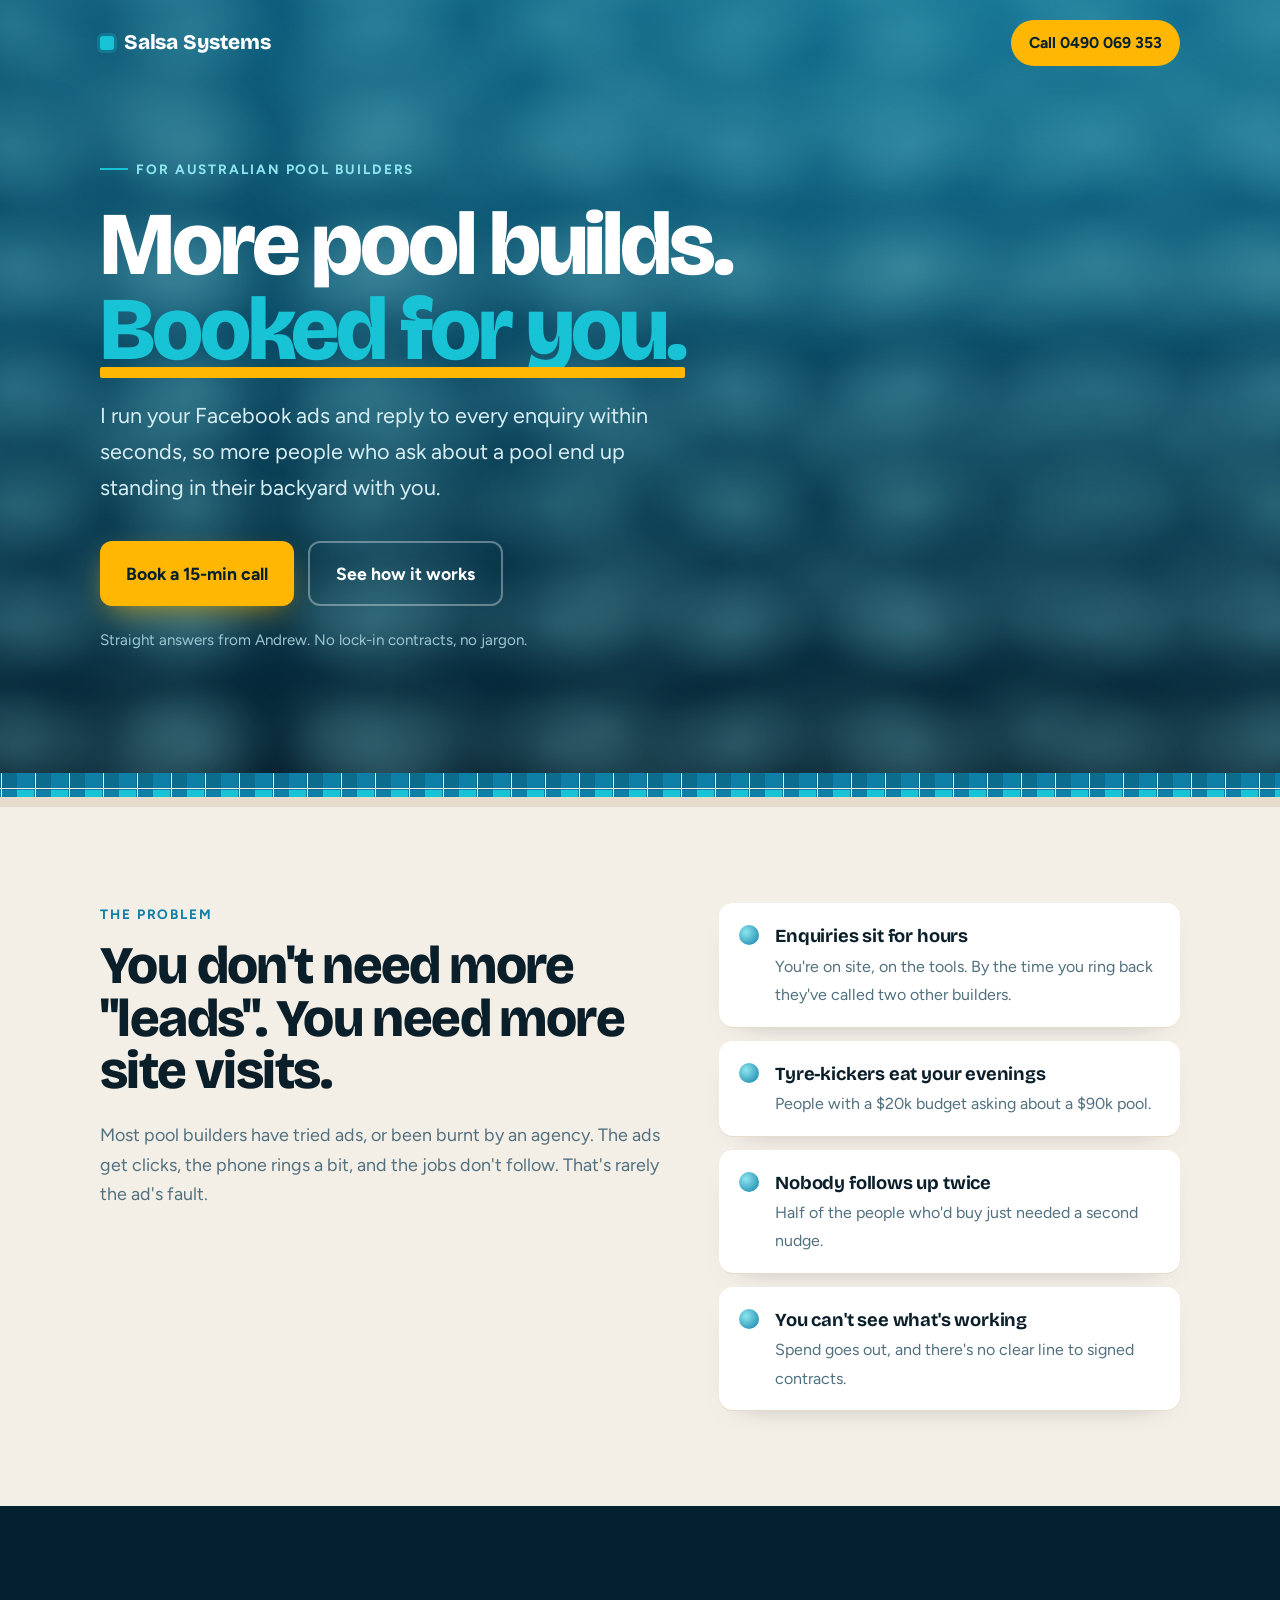
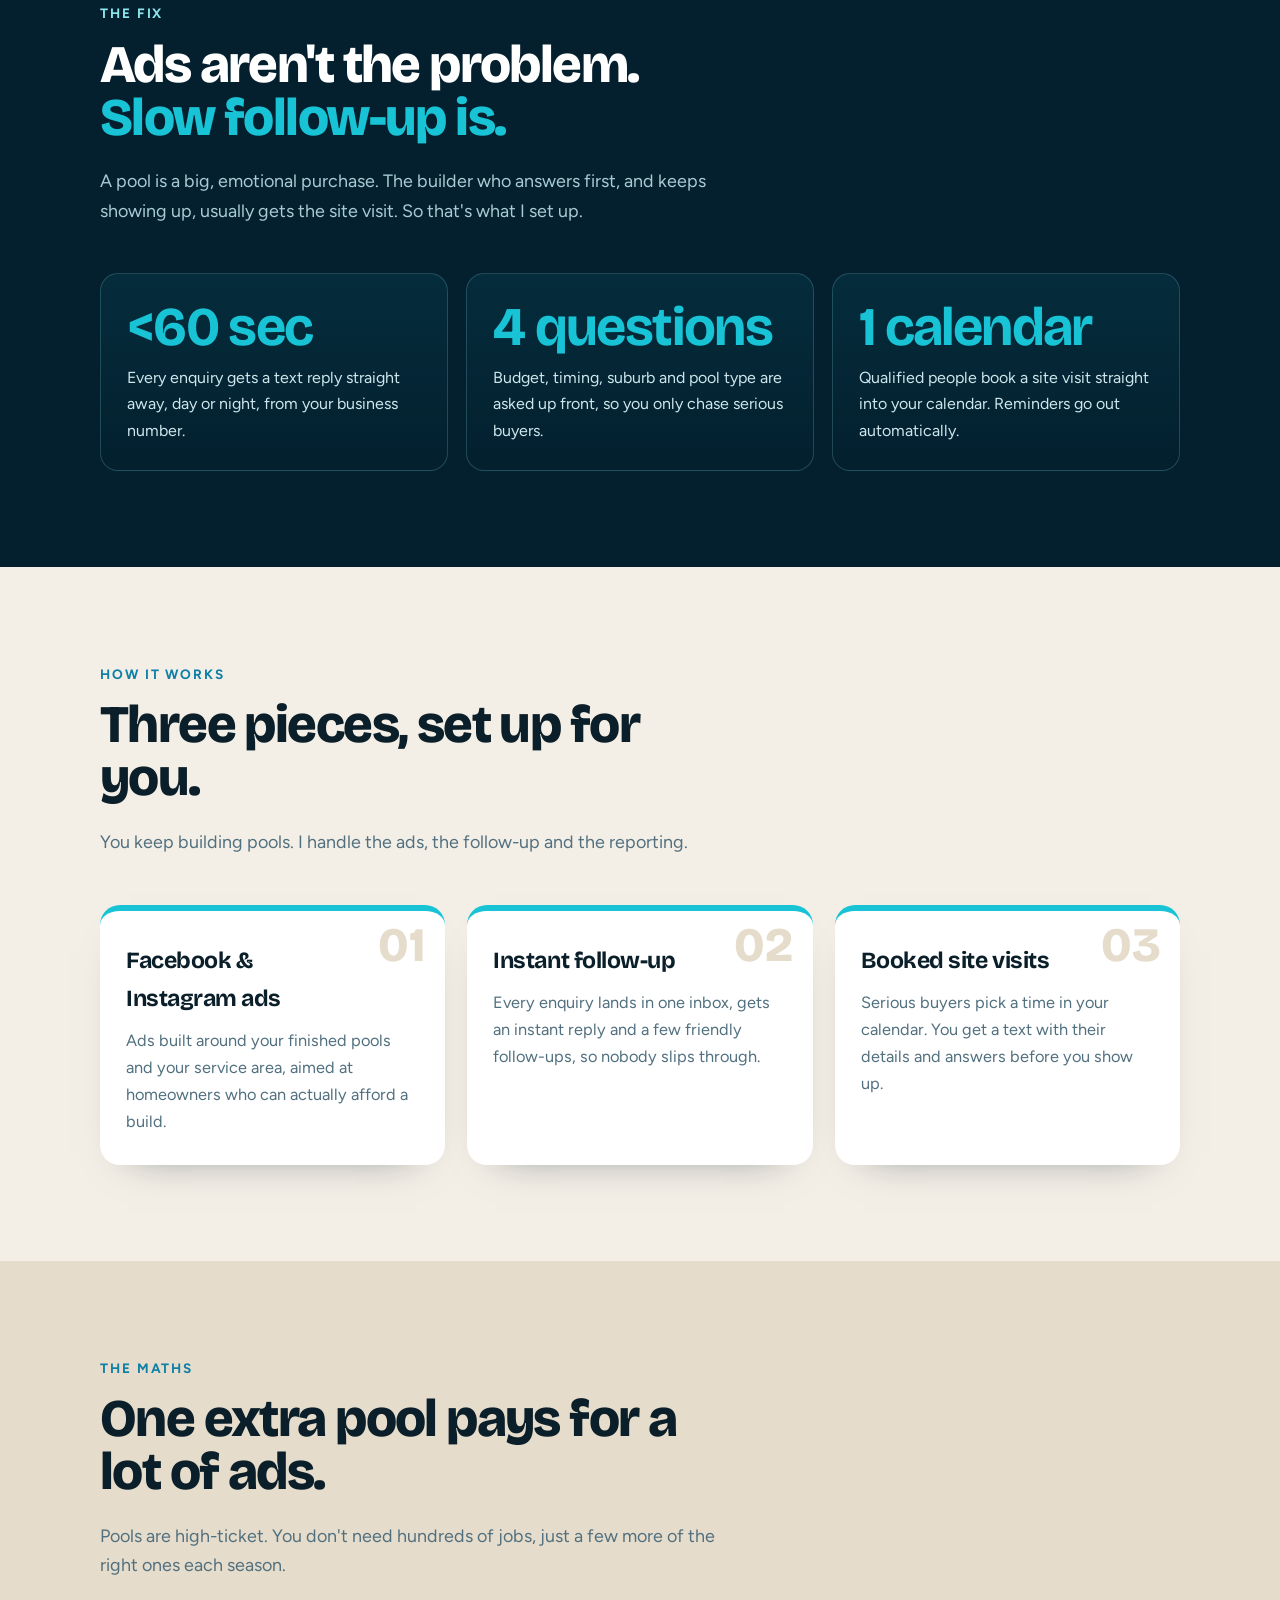
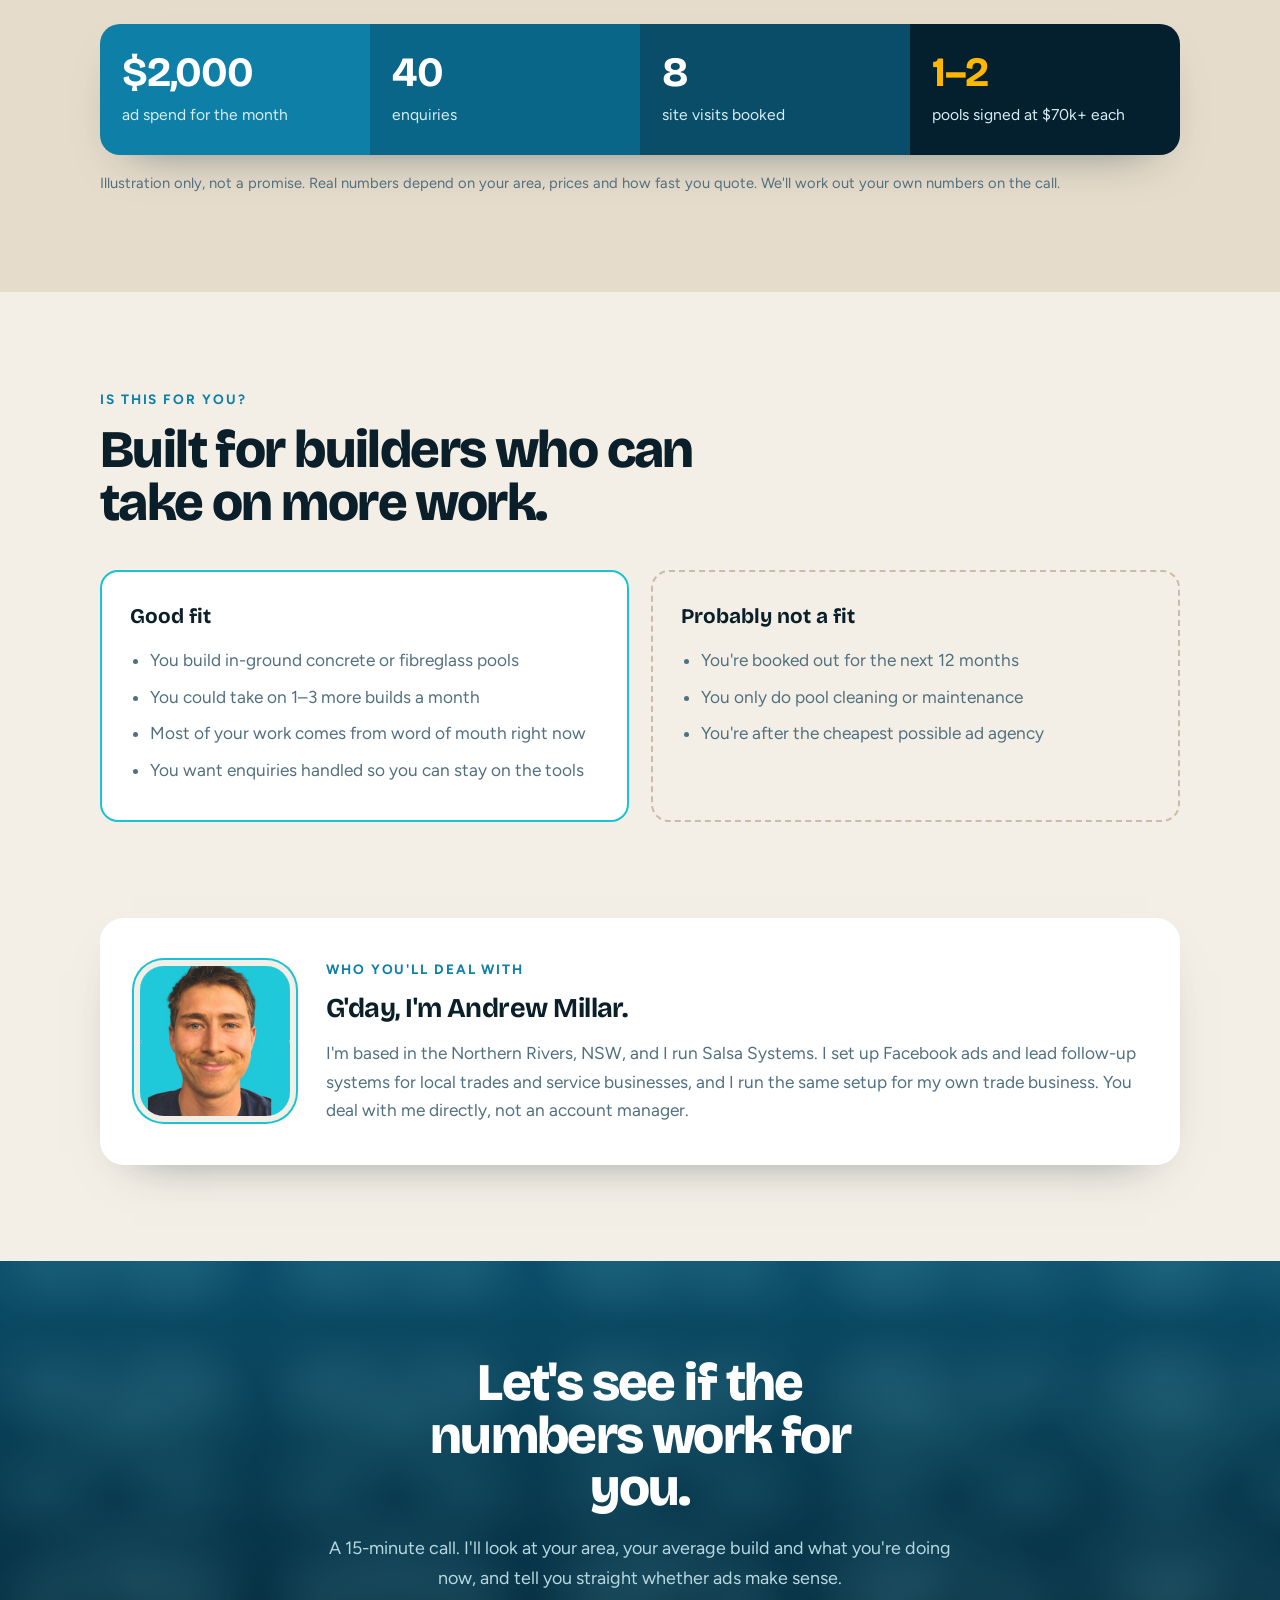
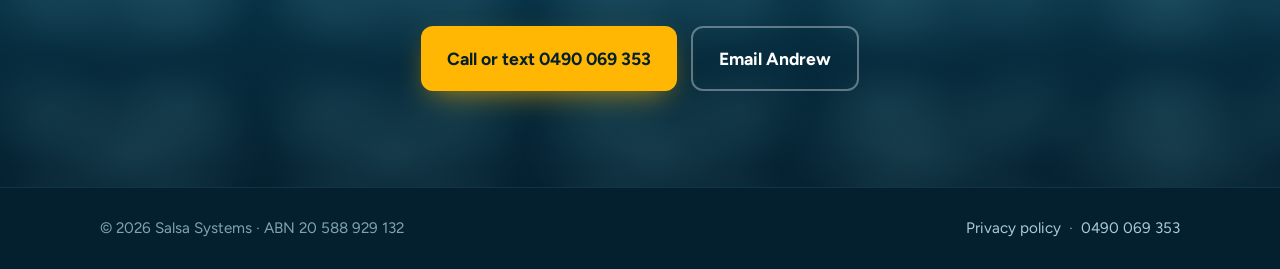
==== index.html @ 42ef4bc5 "Add Andrew headshot to About section Co-Authored-By: Claude Opus 5.5 <noreply@anthropic.com>" ====
<!DOCTYPE html>
<html lang="en-AU">
<head>
<meta charset="utf-8">
<meta name="viewport" content="width=device-width, initial-scale=1">
<title>Salsa Systems | More Pool Builds for Australian Pool Builders</title>
<meta name="description" content="Facebook ads and instant lead follow-up for Australian pool builders. More enquiries, faster replies, more site visits booked. Run by Andrew Millar, Northern Rivers NSW.">
<link rel="canonical" href="https://salsasystems.com.au/">
<link rel="icon" href="assets/logo-mark.svg" type="image/svg+xml">
<meta property="og:title" content="Salsa Systems | More Pool Builds for Pool Builders">
<meta property="og:description" content="Facebook ads + instant follow-up that turns pool enquiries into booked site visits.">
<meta property="og:type" content="website">
<meta property="og:url" content="https://salsasystems.com.au/">
<script>document.documentElement.classList.add('js')</script>
<link rel="preconnect" href="https://fonts.googleapis.com">
<link rel="preconnect" href="https://fonts.gstatic.com" crossorigin>
<link href="https://fonts.googleapis.com/css2?family=Bricolage+Grotesque:opsz,wght@12..96,500;12..96,800&family=Figtree:wght@400;500;700&display=swap" rel="stylesheet">
<script type="application/ld+json">
{"@context":"https://schema.org","@type":"ProfessionalService","name":"Salsa Systems","url":"https://salsasystems.com.au/","telephone":"+61490069353","email":"andrew@salsasystems.com.au","founder":{"@type":"Person","name":"Andrew Riascos Millar"},"areaServed":"AU","address":{"@type":"PostalAddress","addressRegion":"NSW","addressCountry":"AU"},"description":"Facebook ads and instant lead follow-up for pool builders."}
</script>
<style>
:root{
  --deep:#04202f;
  --pool:#0a4d68;
  --aqua:#19c3d6;
  --aqua-soft:#8ee6ef;
  --tile:#0e7fa6;
  --coping:#f4efe6;
  --sand:#e6dccb;
  --sun:#ffb703;
  --sun-dark:#f59e0b;
  --ink:#0b1f2a;
  --muted:#51707f;
  --white:#fff;
  --display:'Bricolage Grotesque',sans-serif;
  --body:'Figtree',sans-serif;
}
*{margin:0;padding:0;box-sizing:border-box}
html{scroll-behavior:smooth}
body{font-family:var(--body);color:var(--ink);background:var(--coping);font-size:1.08rem;line-height:1.65;-webkit-font-smoothing:antialiased}
img,svg{max-width:100%;display:block}
a{color:inherit}
.wrap{max-width:1120px;margin:0 auto;padding:0 20px}

/* nav */
.nav{position:absolute;top:0;left:0;right:0;z-index:20}
.nav .wrap{display:flex;align-items:center;justify-content:space-between;padding-top:20px;padding-bottom:20px}
.brand{font-family:var(--display);font-weight:800;font-size:1.3rem;color:var(--white);text-decoration:none;letter-spacing:-.01em;display:flex;align-items:center;gap:10px}
.brand i{width:14px;height:14px;border-radius:3px;background:var(--aqua);box-shadow:0 0 0 3px rgba(25,195,214,.25);display:inline-block}
.nav a.pill{color:var(--deep);background:var(--sun);text-decoration:none;font-weight:700;padding:10px 18px;border-radius:999px;font-size:.98rem;white-space:nowrap;transition:transform .2s,background .2s}
.nav a.pill:hover{background:var(--sun-dark);transform:translateY(-1px)}

/* hero: the pool */
.hero{position:relative;overflow:hidden;color:var(--white);background:
  radial-gradient(120% 80% at 80% 0%,#0f6f8f 0%,transparent 60%),
  linear-gradient(180deg,#0a5876 0%,var(--pool) 40%,var(--deep) 100%);
  padding:150px 0 120px}
.caustics{position:absolute;inset:-20%;pointer-events:none;opacity:.35;mix-blend-mode:screen;
  background:
   radial-gradient(closest-side,rgba(142,230,239,.55),transparent) 0 0/180px 120px,
   radial-gradient(closest-side,rgba(142,230,239,.35),transparent) 90px 60px/220px 150px;
  filter:blur(6px);animation:drift 18s linear infinite}
.caustics.b{opacity:.22;animation-duration:27s;animation-direction:reverse;background-size:260px 170px,140px 110px}
@keyframes drift{from{transform:translate3d(0,0,0) rotate(0)}to{transform:translate3d(-180px,-120px,0) rotate(4deg)}}
.hero .wrap{position:relative;z-index:2}
.eyebrow{display:inline-flex;align-items:center;gap:8px;font-weight:700;font-size:.85rem;letter-spacing:.14em;text-transform:uppercase;color:var(--aqua-soft);margin-bottom:22px}
.eyebrow:before{content:"";width:28px;height:2px;background:var(--aqua)}
h1{font-family:var(--display);font-weight:800;font-size:clamp(2.6rem,7.4vw,5.6rem);line-height:.95;letter-spacing:-.035em;max-width:14ch}
h1 em{font-style:normal;color:var(--aqua);position:relative;white-space:nowrap}
h1 em:after{content:"";position:absolute;left:0;right:0;bottom:.06em;height:.12em;background:var(--sun);border-radius:2px;transform-origin:left;animation:line 1s .9s cubic-bezier(.2,.8,.2,1) both}
@keyframes line{from{transform:scaleX(0)}to{transform:scaleX(1)}}
.lede{font-size:clamp(1.12rem,2.2vw,1.35rem);max-width:40ch;margin:26px 0 36px;color:#d6eef3}
.ctas{display:flex;flex-wrap:wrap;gap:14px}
.btn{display:inline-flex;align-items:center;gap:10px;text-decoration:none;font-weight:700;font-size:1.1rem;padding:16px 26px;border-radius:12px;transition:transform .2s,background .2s,box-shadow .2s}
.btn.primary{background:var(--sun);color:var(--deep);box-shadow:0 10px 30px -10px rgba(255,183,3,.7)}
.btn.primary:hover{transform:translateY(-2px);background:var(--sun-dark)}
.btn.ghost{color:var(--white);border:2px solid rgba(255,255,255,.35)}
.btn.ghost:hover{border-color:var(--aqua);color:var(--aqua-soft)}
.hero-note{margin-top:22px;font-size:.95rem;color:#9cc6d2}
.rise{animation:rise .9s cubic-bezier(.2,.8,.2,1) both}
.rise.d1{animation-delay:.1s}.rise.d2{animation-delay:.22s}.rise.d3{animation-delay:.34s}.rise.d4{animation-delay:.46s}
@keyframes rise{from{opacity:0;transform:translateY(22px)}to{opacity:1;transform:none}}

/* waterline tile band */
.waterline{height:34px;background:
  linear-gradient(90deg,transparent 0 1px,var(--coping) 1px 2px,transparent 2px) 0 0/34px 34px,
  linear-gradient(0deg,transparent 0 1px,var(--coping) 1px 2px,transparent 2px) 0 0/34px 17px,
  conic-gradient(var(--tile) 25%,var(--aqua) 0 50%,var(--tile) 0 75%,#0b6c8e 0) 0 0/34px 34px;
  border-bottom:10px solid var(--sand)}

section{padding:96px 0}
.kicker{font-weight:700;font-size:.85rem;letter-spacing:.14em;text-transform:uppercase;color:var(--tile);margin-bottom:14px}
h2{font-family:var(--display);font-weight:800;font-size:clamp(2rem,4.6vw,3.3rem);line-height:1;letter-spacing:-.03em;max-width:18ch;margin-bottom:22px}
.sub{color:var(--muted);max-width:58ch;font-size:1.12rem}

/* problem */
.split{display:grid;grid-template-columns:1.1fr .9fr;gap:56px;align-items:start}
.leaks{list-style:none;display:grid;gap:14px}
.leaks li{background:var(--white);border-radius:14px;padding:18px 20px 18px 56px;position:relative;box-shadow:0 1px 0 var(--sand),0 12px 30px -24px rgba(4,32,47,.5)}
.leaks li:before{content:"";position:absolute;left:20px;top:22px;width:20px;height:20px;border-radius:50%;background:radial-gradient(circle at 35% 35%,var(--aqua-soft),var(--tile))}
.leaks b{display:block;font-family:var(--display);font-size:1.15rem;letter-spacing:-.01em}
.leaks span{color:var(--muted);font-size:1rem}

/* reframe */
.reframe{background:var(--deep);color:var(--white);position:relative;overflow:hidden}
.reframe h2{color:var(--white);max-width:20ch}
.reframe h2 em{font-style:normal;color:var(--aqua)}
.reframe .sub{color:#a9cbd6}
.clock{display:grid;grid-template-columns:repeat(3,1fr);gap:18px;margin-top:48px}
.clock div{border:1px solid rgba(142,230,239,.2);border-radius:18px;padding:26px;background:linear-gradient(180deg,rgba(25,195,214,.08),transparent)}
.clock strong{font-family:var(--display);font-size:clamp(2.4rem,5vw,3.4rem);line-height:1;color:var(--aqua);display:block;letter-spacing:-.03em}
.clock p{color:#cfe6ec;margin-top:10px;font-size:1rem}

/* how */
.steps{display:grid;grid-template-columns:repeat(3,1fr);gap:22px;margin-top:48px;counter-reset:s}
.step{background:var(--white);border-radius:20px;padding:30px 26px;position:relative;border-top:6px solid var(--aqua);box-shadow:0 18px 40px -30px rgba(4,32,47,.55)}
.step:before{counter-increment:s;content:"0" counter(s);font-family:var(--display);font-weight:800;font-size:3rem;color:var(--sand);position:absolute;right:20px;top:10px;line-height:1}
.step h3{font-family:var(--display);font-size:1.45rem;letter-spacing:-.02em;margin-bottom:10px;max-width:14ch}
.step p{color:var(--muted);font-size:1.02rem}

/* math */
.math{background:var(--sand)}
.funnel{display:grid;grid-template-columns:repeat(4,1fr);gap:0;margin-top:44px;border-radius:20px;overflow:hidden;box-shadow:0 20px 50px -30px rgba(4,32,47,.6)}
.funnel div{padding:28px 22px;color:var(--white)}
.funnel div:nth-child(1){background:#0e7fa6}
.funnel div:nth-child(2){background:#0a6688}
.funnel div:nth-child(3){background:#0a4d68}
.funnel div:nth-child(4){background:var(--deep)}
.funnel strong{font-family:var(--display);font-size:clamp(1.8rem,3.6vw,2.6rem);display:block;line-height:1;letter-spacing:-.03em}
.funnel div:nth-child(4) strong{color:var(--sun)}
.funnel span{display:block;margin-top:8px;color:#d6eef3;font-size:.98rem}
.fine{margin-top:16px;color:var(--muted);font-size:.92rem}

/* fit */
.fit{display:grid;grid-template-columns:1fr 1fr;gap:22px;margin-top:40px}
.fit div{border-radius:18px;padding:28px}
.fit .yes{background:var(--white);border:2px solid var(--aqua)}
.fit .no{background:transparent;border:2px dashed #c9bda7}
.fit h3{font-family:var(--display);font-size:1.3rem;margin-bottom:12px}
.fit ul{margin-left:20px;color:var(--muted)}
.fit li{margin-bottom:8px}

/* about */
.about{display:grid;grid-template-columns:auto 1fr;gap:36px;align-items:center;background:var(--white);border-radius:24px;padding:40px;box-shadow:0 20px 50px -34px rgba(4,32,47,.6)}
.headshot{width:150px;height:150px;border-radius:24px;object-fit:cover;box-shadow:0 0 0 6px var(--coping),0 0 0 8px var(--aqua)}
.about p{color:var(--muted);margin-top:8px}

/* final cta */
.final{background:linear-gradient(180deg,var(--pool),var(--deep));color:var(--white);text-align:center;position:relative;overflow:hidden}
.final h2{color:var(--white);margin:0 auto 18px;max-width:16ch}
.final .sub{color:#b7d8e1;margin:0 auto 34px}
.final .ctas{justify-content:center}

footer{background:var(--deep);color:#7fa3b1;padding:28px 0;font-size:.95rem;border-top:1px solid #0e3448}
footer .wrap{display:flex;justify-content:space-between;flex-wrap:wrap;gap:10px}
footer a{color:#a9cbd6;text-decoration:none}
footer a:hover{color:var(--aqua)}

.js .reveal{opacity:0;transform:translateY(24px);transition:opacity .8s cubic-bezier(.2,.8,.2,1),transform .8s cubic-bezier(.2,.8,.2,1)}
.js .reveal.in{opacity:1;transform:none}

@media(max-width:860px){
  section{padding:72px 0}
  .split,.fit{grid-template-columns:1fr;gap:28px}
  .clock,.steps{grid-template-columns:1fr}
  .funnel{grid-template-columns:1fr 1fr}
  .about{grid-template-columns:1fr;padding:28px}
  .hero{padding:120px 0 90px}
}
@media(max-width:420px){
  .nav a.pill{padding:9px 14px;font-size:.9rem}
  .brand{font-size:1.1rem}
  .btn{width:100%;justify-content:center}
  .funnel{grid-template-columns:1fr}
}
@media(prefers-reduced-motion:reduce){
  .caustics,.rise,h1 em:after{animation:none}
  .reveal{opacity:1;transform:none;transition:none}
}
</style>
</head>
<body>

<header class="nav">
  <div class="wrap">
    <a class="brand" href="/"><i></i>Salsa Systems</a>
    <a class="pill" href="tel:0490069353">Call 0490 069 353</a>
  </div>
</header>

<section class="hero">
  <div class="caustics"></div>
  <div class="caustics b"></div>
  <div class="wrap">
    <div class="eyebrow rise">For Australian pool builders</div>
    <h1 class="rise d1">More pool builds. <em>Booked for you.</em></h1>
    <p class="lede rise d2">I run your Facebook ads and reply to every enquiry within seconds, so more people who ask about a pool end up standing in their backyard with you.</p>
    <div class="ctas rise d3">
      <a class="btn primary" href="tel:0490069353">Book a 15-min call</a>
      <a class="btn ghost" href="#how">See how it works</a>
    </div>
    <p class="hero-note rise d4">Straight answers from Andrew. No lock-in contracts, no jargon.</p>
  </div>
</section>
<div class="waterline" aria-hidden="true"></div>

<section>
  <div class="wrap split">
    <div class="reveal">
      <div class="kicker">The problem</div>
      <h2>You don't need more "leads". You need more site visits.</h2>
      <p class="sub">Most pool builders have tried ads, or been burnt by an agency. The ads get clicks, the phone rings a bit, and the jobs don't follow. That's rarely the ad's fault.</p>
    </div>
    <ul class="leaks reveal">
      <li><b>Enquiries sit for hours</b><span>You're on site, on the tools. By the time you ring back they've called two other builders.</span></li>
      <li><b>Tyre-kickers eat your evenings</b><span>People with a $20k budget asking about a $90k pool.</span></li>
      <li><b>Nobody follows up twice</b><span>Half of the people who'd buy just needed a second nudge.</span></li>
      <li><b>You can't see what's working</b><span>Spend goes out, and there's no clear line to signed contracts.</span></li>
    </ul>
  </div>
</section>

<section class="reframe">
  <div class="wrap">
    <div class="kicker" style="color:var(--aqua-soft)">The fix</div>
    <h2 class="reveal">Ads aren't the problem. <em>Slow follow-up is.</em></h2>
    <p class="sub reveal">A pool is a big, emotional purchase. The builder who answers first, and keeps showing up, usually gets the site visit. So that's what I set up.</p>
    <div class="clock">
      <div class="reveal"><strong>&lt;60 sec</strong><p>Every enquiry gets a text reply straight away, day or night, from your business number.</p></div>
      <div class="reveal"><strong>4 questions</strong><p>Budget, timing, suburb and pool type are asked up front, so you only chase serious buyers.</p></div>
      <div class="reveal"><strong>1 calendar</strong><p>Qualified people book a site visit straight into your calendar. Reminders go out automatically.</p></div>
    </div>
  </div>
</section>

<section id="how">
  <div class="wrap">
    <div class="kicker">How it works</div>
    <h2 class="reveal">Three pieces, set up for you.</h2>
    <p class="sub reveal">You keep building pools. I handle the ads, the follow-up and the reporting.</p>
    <div class="steps">
      <div class="step reveal"><h3>Facebook &amp; Instagram ads</h3><p>Ads built around your finished pools and your service area, aimed at homeowners who can actually afford a build.</p></div>
      <div class="step reveal"><h3>Instant follow-up</h3><p>Every enquiry lands in one inbox, gets an instant reply and a few friendly follow-ups, so nobody slips through.</p></div>
      <div class="step reveal"><h3>Booked site visits</h3><p>Serious buyers pick a time in your calendar. You get a text with their details and answers before you show up.</p></div>
    </div>
  </div>
</section>

<section class="math">
  <div class="wrap">
    <div class="kicker">The maths</div>
    <h2 class="reveal">One extra pool pays for a lot of ads.</h2>
    <p class="sub reveal">Pools are high-ticket. You don't need hundreds of jobs, just a few more of the right ones each season.</p>
    <div class="funnel reveal">
      <div><strong>$2,000</strong><span>ad spend for the month</span></div>
      <div><strong>40</strong><span>enquiries</span></div>
      <div><strong>8</strong><span>site visits booked</span></div>
      <div><strong>1&ndash;2</strong><span>pools signed at $70k+ each</span></div>
    </div>
    <p class="fine">Illustration only, not a promise. Real numbers depend on your area, prices and how fast you quote. We'll work out your own numbers on the call.</p>
  </div>
</section>

<section>
  <div class="wrap">
    <div class="kicker">Is this for you?</div>
    <h2 class="reveal">Built for builders who can take on more work.</h2>
    <div class="fit">
      <div class="yes reveal">
        <h3>Good fit</h3>
        <ul>
          <li>You build in-ground concrete or fibreglass pools</li>
          <li>You could take on 1&ndash;3 more builds a month</li>
          <li>Most of your work comes from word of mouth right now</li>
          <li>You want enquiries handled so you can stay on the tools</li>
        </ul>
      </div>
      <div class="no reveal">
        <h3>Probably not a fit</h3>
        <ul>
          <li>You're booked out for the next 12 months</li>
          <li>You only do pool cleaning or maintenance</li>
          <li>You're after the cheapest possible ad agency</li>
        </ul>
      </div>
    </div>
  </div>
</section>

<section style="padding-top:0">
  <div class="wrap">
    <div class="about reveal">
      <img class="headshot" src="assets/andrew.jpg" width="150" height="150" alt="Andrew Millar, Salsa Systems">
      <div>
        <div class="kicker" style="margin-bottom:6px">Who you'll deal with</div>
        <h3 style="font-family:var(--display);font-size:1.7rem;letter-spacing:-.02em">G'day, I'm Andrew Millar.</h3>
        <p>I'm based in the Northern Rivers, NSW, and I run Salsa Systems. I set up Facebook ads and lead follow-up systems for local trades and service businesses, and I run the same setup for my own trade business. You deal with me directly, not an account manager.</p>
      </div>
    </div>
  </div>
</section>

<section class="final">
  <div class="caustics b"></div>
  <div class="wrap" style="position:relative;z-index:2">
    <h2 class="reveal">Let's see if the numbers work for you.</h2>
    <p class="sub reveal">A 15-minute call. I'll look at your area, your average build and what you're doing now, and tell you straight whether ads make sense.</p>
    <div class="ctas reveal">
      <a class="btn primary" href="tel:0490069353">Call or text 0490 069 353</a>
      <a class="btn ghost" href="mailto:andrew@salsasystems.com.au?subject=Pool%20builder%20enquiry">Email Andrew</a>
    </div>
  </div>
</section>

<footer>
  <div class="wrap">
    <span>&copy; 2026 Salsa Systems &middot; ABN 20 588 929 132</span>
    <span><a href="/privacy">Privacy policy</a> &nbsp;&middot;&nbsp; <a href="tel:0490069353">0490 069 353</a></span>
  </div>
</footer>

<script>
const io=new IntersectionObserver(es=>es.forEach(e=>{if(e.isIntersecting){e.target.classList.add('in');io.unobserve(e.target)}}),{threshold:.15});
document.querySelectorAll('.reveal').forEach((el,i)=>{el.style.transitionDelay=(i%4)*80+'ms';io.observe(el)});
</script>
</body>
</html>
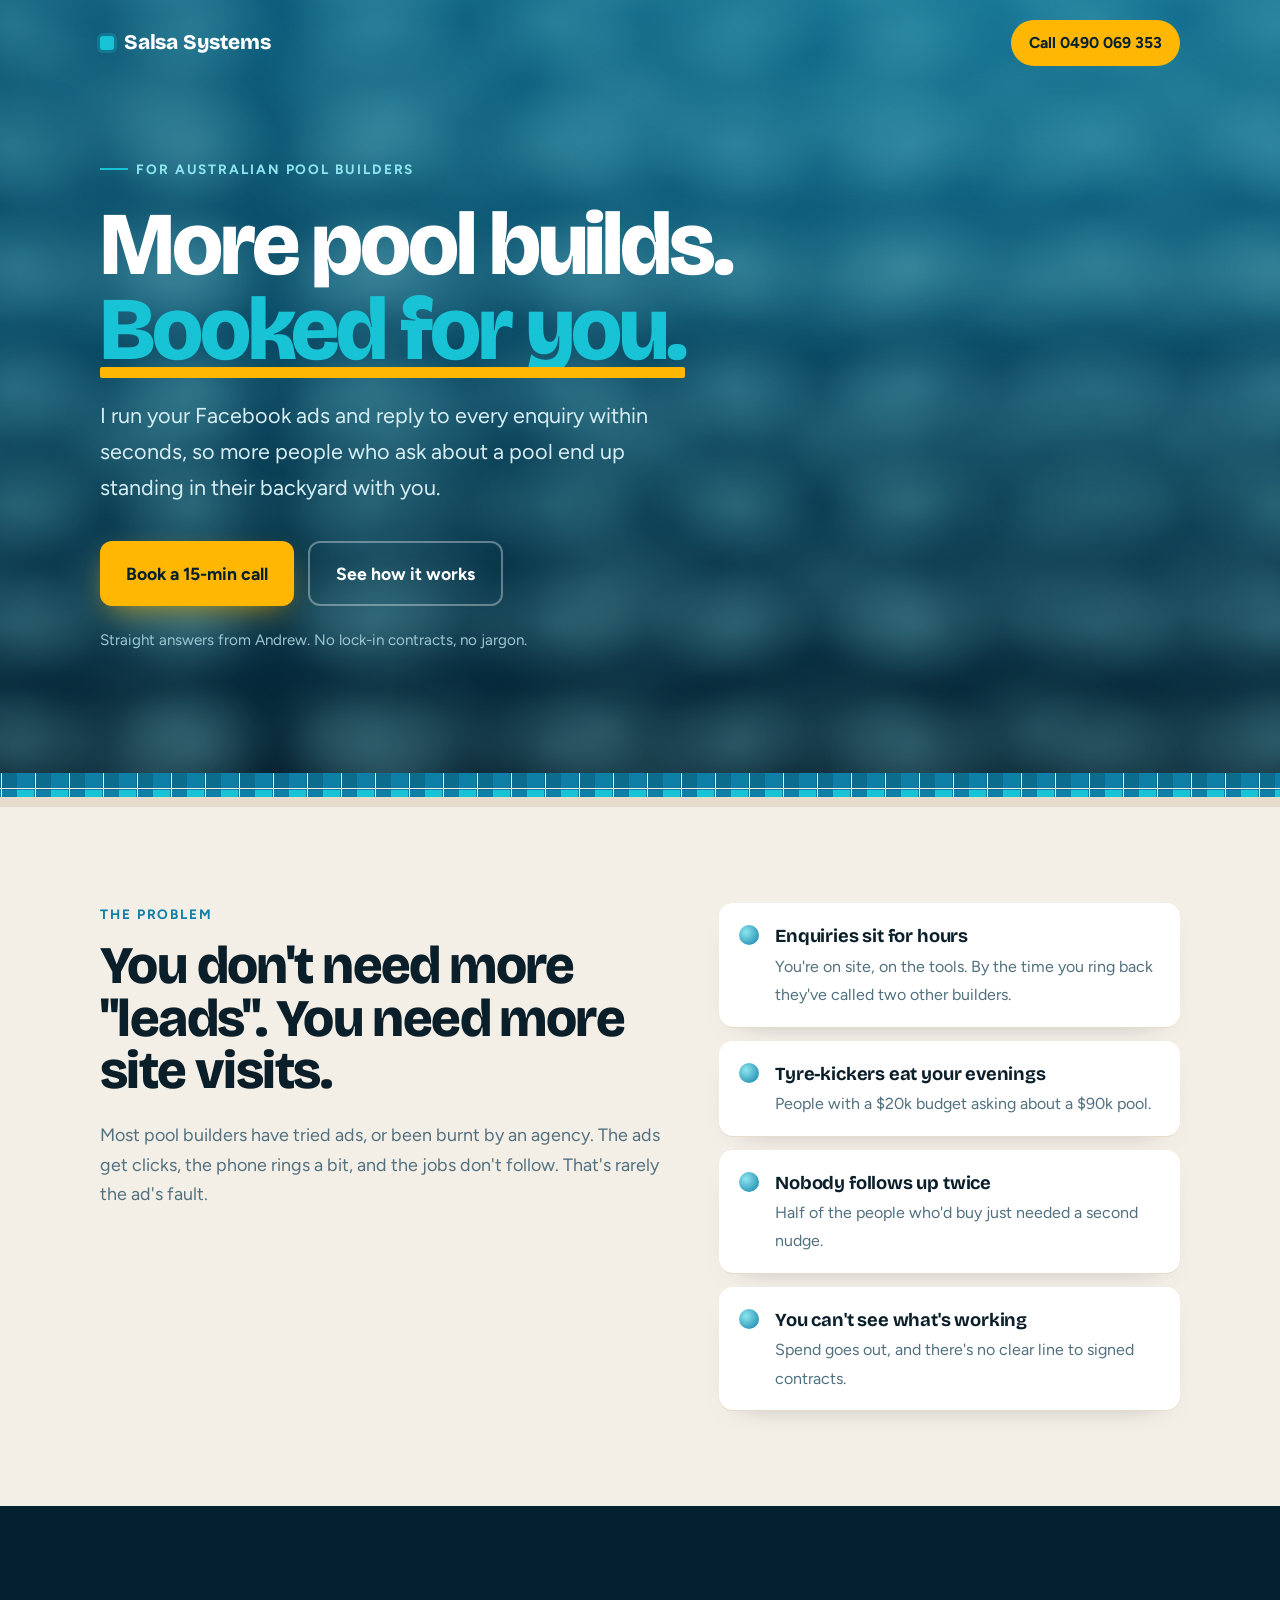
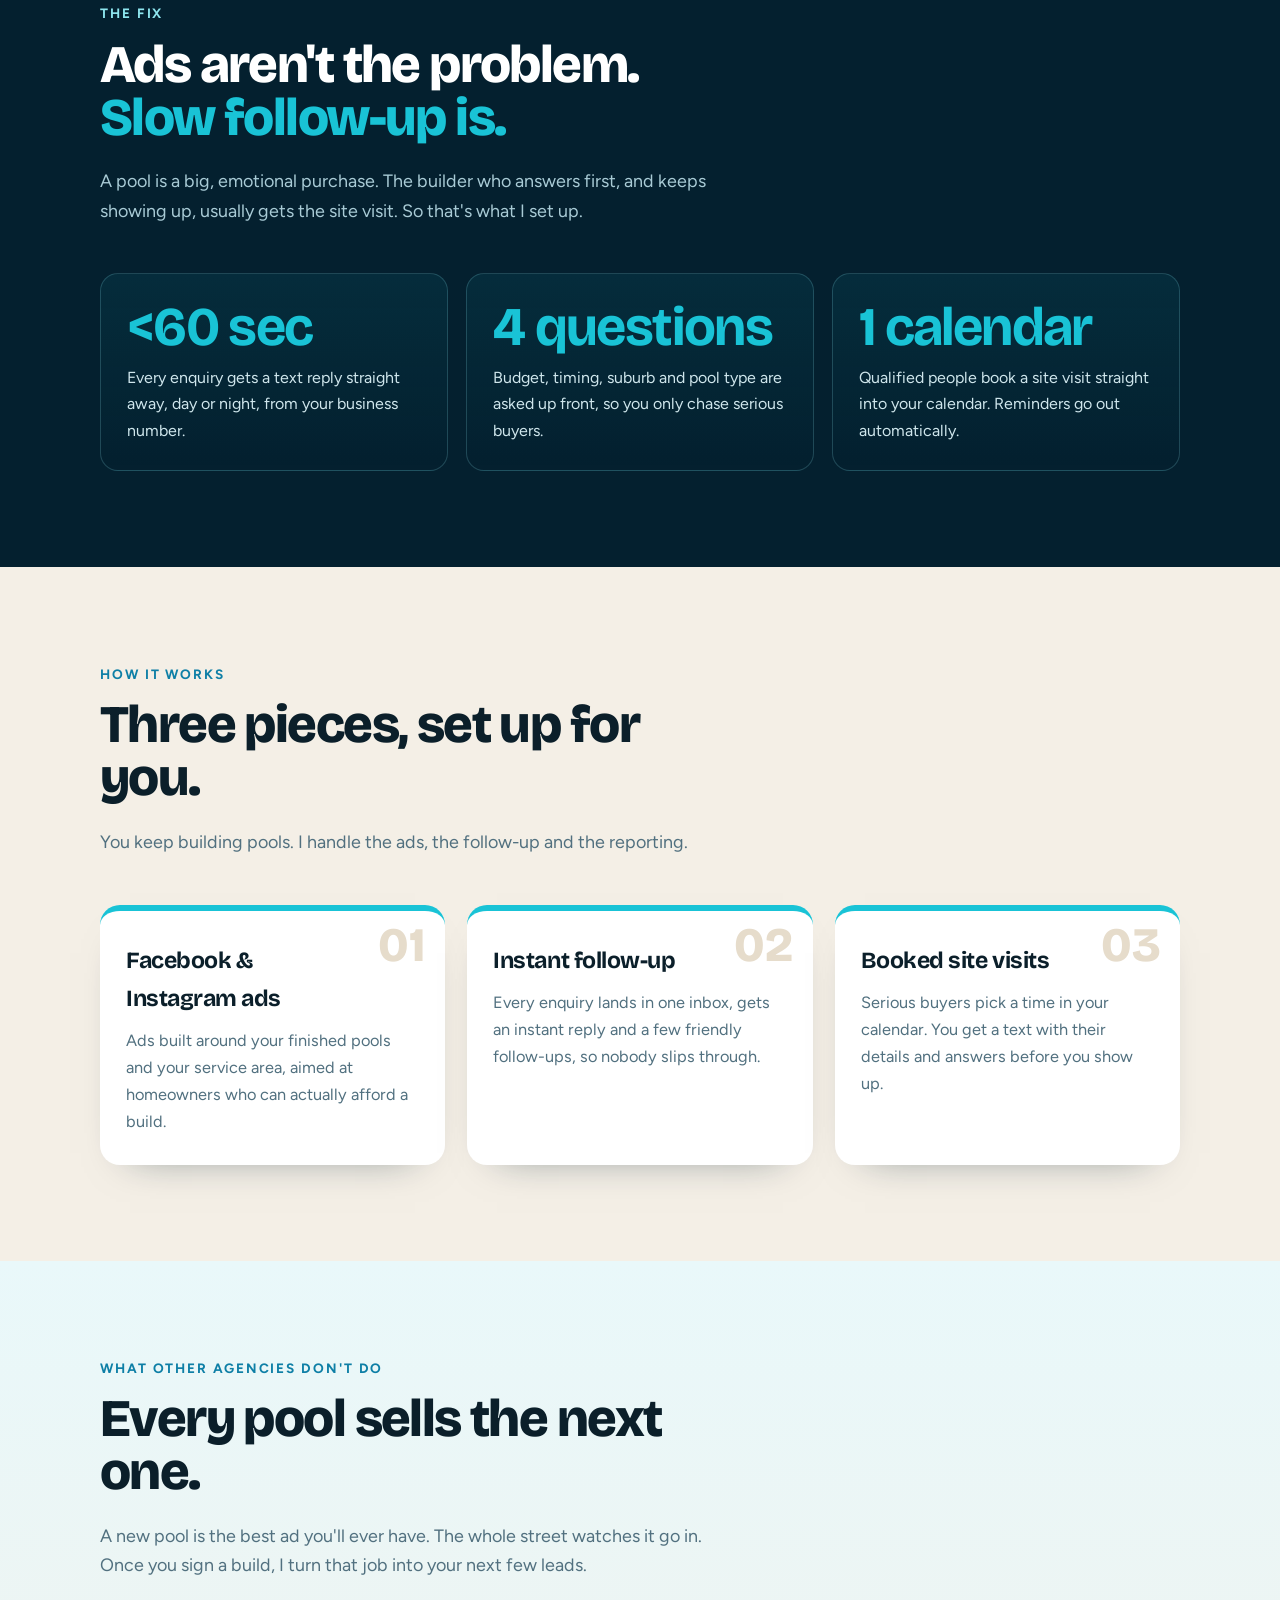
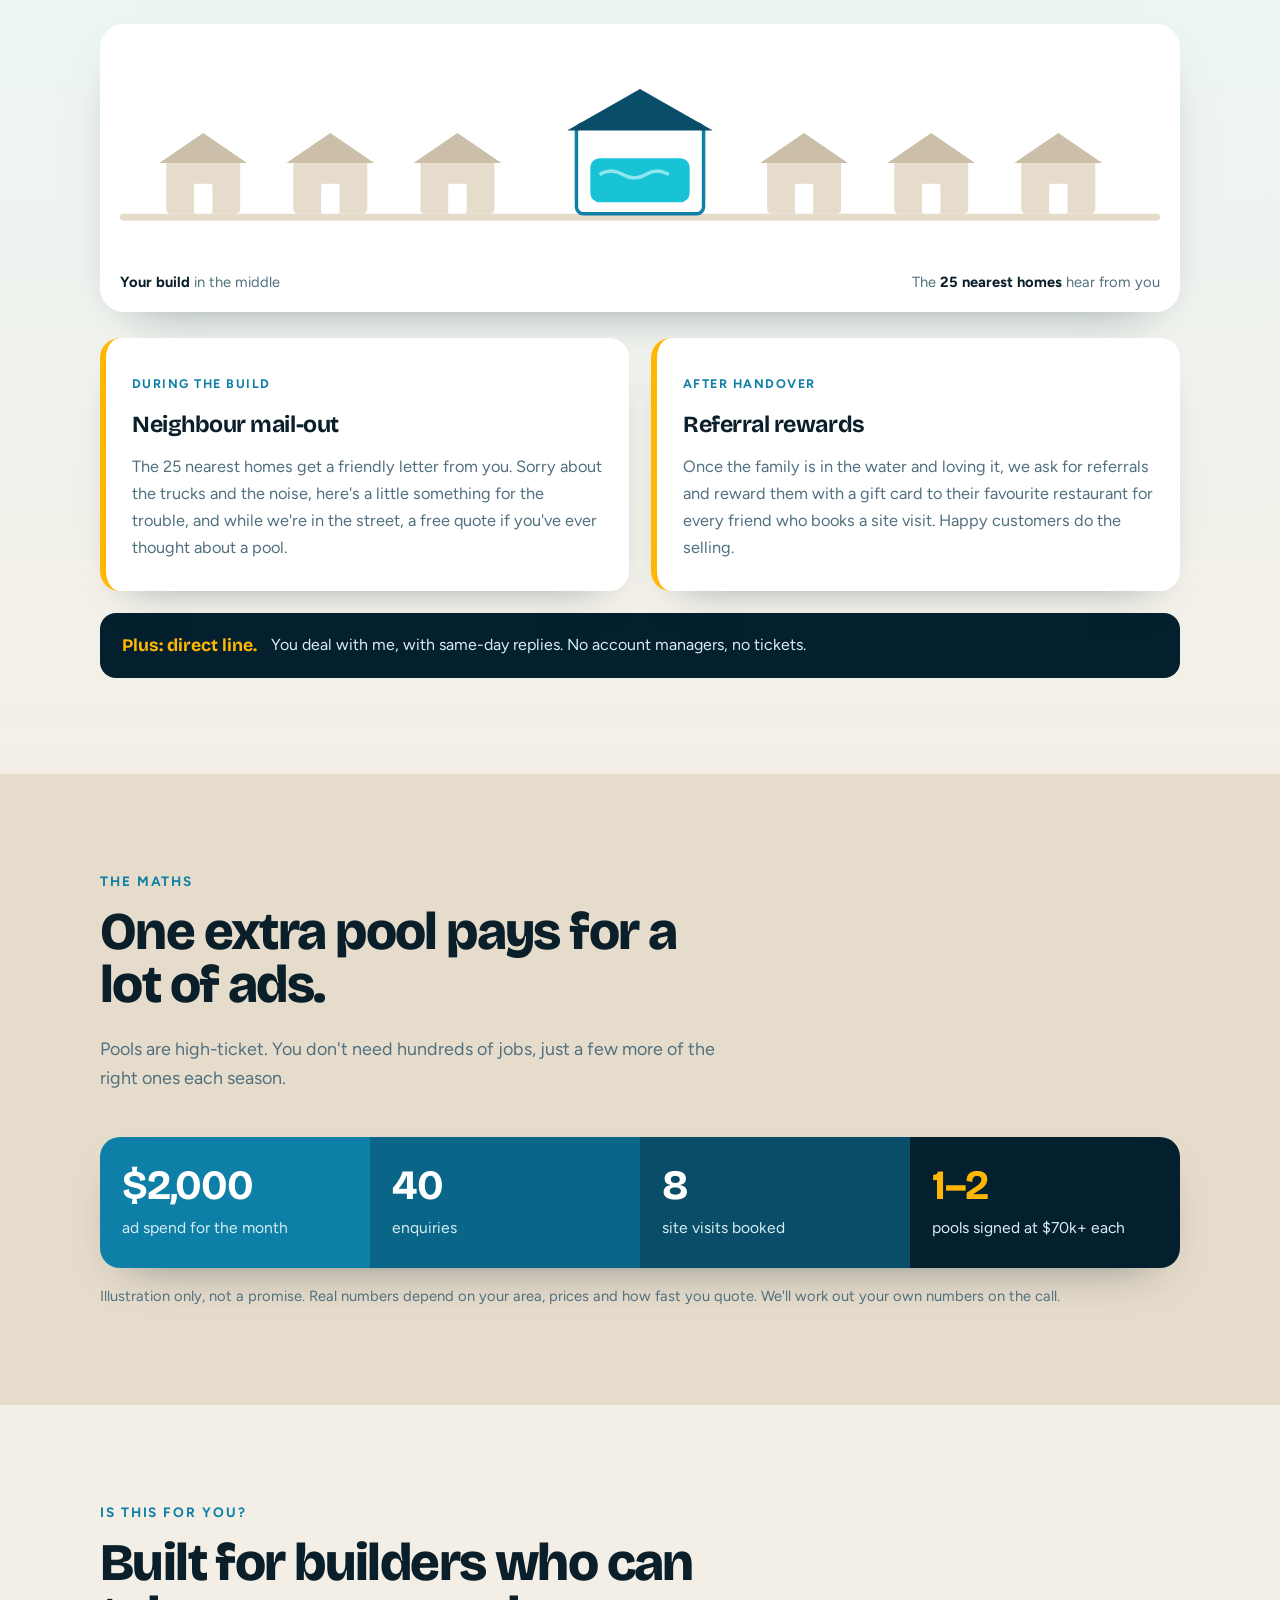
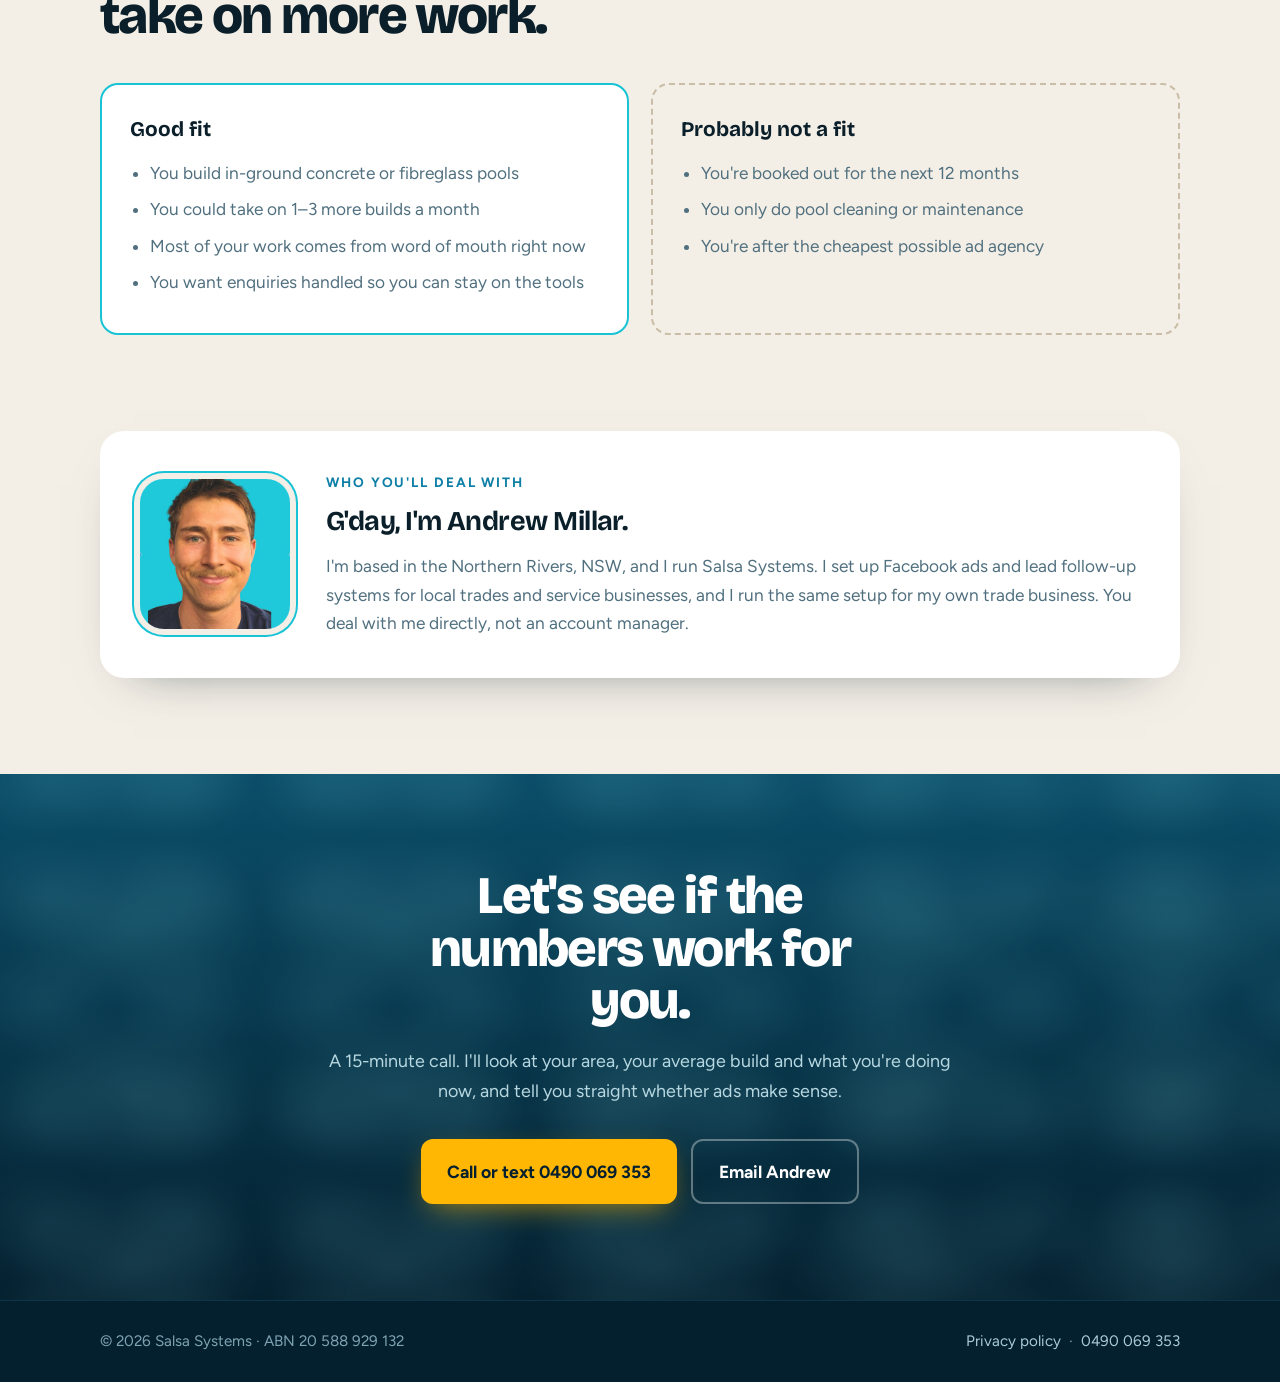
==== commit 47f492d0: "Add 'Every pool sells the next one' section: neighbour mail-out + referrals Co-Authored-By: Claude O" ====
--- a/index.html
+++ b/index.html
@@ -118,6 +118,25 @@
 .step h3{font-family:var(--display);font-size:1.45rem;letter-spacing:-.02em;margin-bottom:10px;max-width:14ch}
 .step p{color:var(--muted);font-size:1.02rem}
 
+
+/* ripple: every pool sells the next */
+.ripple{background:linear-gradient(180deg,#e9f8fa 0%,var(--coping) 100%);position:relative;overflow:hidden}
+.street{margin:44px 0 8px;background:var(--white);border-radius:24px;padding:28px 20px 18px;box-shadow:0 20px 50px -34px rgba(4,32,47,.6)}
+.street{overflow:hidden}
+.street svg{width:100%;height:auto;overflow:visible}
+.street .cap{display:flex;justify-content:space-between;flex-wrap:wrap;gap:8px;color:var(--muted);font-size:.92rem;margin-top:10px}
+.street .cap b{color:var(--ink)}
+.ring{fill:none;stroke:var(--aqua);stroke-width:2;transform-origin:450px 110px;animation:ring 3.6s ease-out infinite;opacity:0}
+.ring.r2{animation-delay:1.2s}.ring.r3{animation-delay:2.4s}
+@keyframes ring{0%{transform:scale(.2);opacity:.9}100%{transform:scale(1.6);opacity:0}}
+.twin{display:grid;grid-template-columns:1fr 1fr;gap:22px;margin-top:26px}
+.twin div{background:var(--white);border-radius:20px;padding:30px 26px;border-left:6px solid var(--sun);box-shadow:0 18px 40px -30px rgba(4,32,47,.55)}
+.twin h3{font-family:var(--display);font-size:1.45rem;letter-spacing:-.02em;margin-bottom:10px}
+.twin p{color:var(--muted);font-size:1.02rem}
+.twin .tag{display:inline-block;font-weight:700;font-size:.78rem;letter-spacing:.12em;text-transform:uppercase;color:var(--tile);margin-bottom:10px}
+.bonus{margin-top:22px;display:flex;gap:14px;align-items:center;background:var(--deep);color:#d6eef3;border-radius:16px;padding:18px 22px;font-size:1rem}
+.bonus b{color:var(--sun);font-family:var(--display);font-size:1.1rem;white-space:nowrap}
+
 /* math */
 .math{background:var(--sand)}
 .funnel{display:grid;grid-template-columns:repeat(4,1fr);gap:0;margin-top:44px;border-radius:20px;overflow:hidden;box-shadow:0 20px 50px -30px rgba(4,32,47,.6)}
@@ -162,7 +181,8 @@
 @media(max-width:860px){
   section{padding:72px 0}
   .split,.fit{grid-template-columns:1fr;gap:28px}
-  .clock,.steps{grid-template-columns:1fr}
+  .clock,.steps,.twin{grid-template-columns:1fr}
+  .bonus{flex-direction:column;align-items:flex-start}
   .funnel{grid-template-columns:1fr 1fr}
   .about{grid-template-columns:1fr;padding:28px}
   .hero{padding:120px 0 90px}
@@ -174,7 +194,7 @@
   .funnel{grid-template-columns:1fr}
 }
 @media(prefers-reduced-motion:reduce){
-  .caustics,.rise,h1 em:after{animation:none}
+  .caustics,.rise,h1 em:after,.ring{animation:none}
   .reveal{opacity:1;transform:none;transition:none}
 }
 </style>
@@ -243,6 +263,29 @@
       <div class="step reveal"><h3>Instant follow-up</h3><p>Every enquiry lands in one inbox, gets an instant reply and a few friendly follow-ups, so nobody slips through.</p></div>
       <div class="step reveal"><h3>Booked site visits</h3><p>Serious buyers pick a time in your calendar. You get a text with their details and answers before you show up.</p></div>
     </div>
+  </div>
+</section>
+
+
+<section class="ripple">
+  <div class="wrap">
+    <div class="kicker">What other agencies don't do</div>
+    <h2 class="reveal">Every pool sells the next one.</h2>
+    <p class="sub reveal">A new pool is the best ad you'll ever have. The whole street watches it go in. Once you sign a build, I turn that job into your next few leads.</p>
+    <div class="street reveal" aria-hidden="true">
+      <svg viewBox="0 0 900 180">
+        <rect x="0" y="140" width="900" height="6" rx="3" fill="#e6dccb"/>
+        <g transform="translate(40,70)"><rect x="0" y="22" width="64" height="48" rx="4" fill="#e6dccb"/><path d="M-6 26 32 0 70 26Z" fill="#cbbfa9"/><rect x="24" y="44" width="16" height="26" rx="2" fill="#fff"/></g><g transform="translate(150,70)"><rect x="0" y="22" width="64" height="48" rx="4" fill="#e6dccb"/><path d="M-6 26 32 0 70 26Z" fill="#cbbfa9"/><rect x="24" y="44" width="16" height="26" rx="2" fill="#fff"/></g><g transform="translate(260,70)"><rect x="0" y="22" width="64" height="48" rx="4" fill="#e6dccb"/><path d="M-6 26 32 0 70 26Z" fill="#cbbfa9"/><rect x="24" y="44" width="16" height="26" rx="2" fill="#fff"/></g><g transform="translate(560,70)"><rect x="0" y="22" width="64" height="48" rx="4" fill="#e6dccb"/><path d="M-6 26 32 0 70 26Z" fill="#cbbfa9"/><rect x="24" y="44" width="16" height="26" rx="2" fill="#fff"/></g><g transform="translate(670,70)"><rect x="0" y="22" width="64" height="48" rx="4" fill="#e6dccb"/><path d="M-6 26 32 0 70 26Z" fill="#cbbfa9"/><rect x="24" y="44" width="16" height="26" rx="2" fill="#fff"/></g><g transform="translate(780,70)"><rect x="0" y="22" width="64" height="48" rx="4" fill="#e6dccb"/><path d="M-6 26 32 0 70 26Z" fill="#cbbfa9"/><rect x="24" y="44" width="16" height="26" rx="2" fill="#fff"/></g>
+        <circle class="ring" cx="450" cy="110" r="120"/><circle class="ring r2" cx="450" cy="110" r="120"/><circle class="ring r3" cx="450" cy="110" r="120"/>
+        <g transform="translate(395,62)"><rect x="0" y="0" width="110" height="78" rx="6" fill="#fff" stroke="#0e7fa6" stroke-width="3"/><rect x="12" y="30" width="86" height="38" rx="8" fill="#19c3d6"/><path d="M20 44q10-6 20 0t20 0 20 0" stroke="#8ee6ef" stroke-width="3" fill="none"/><path d="M-8 6 55 -30 118 6Z" fill="#0a4d68"/></g>
+      </svg>
+      <div class="cap"><span><b>Your build</b> in the middle</span><span>The <b>25 nearest homes</b> hear from you</span></div>
+    </div>
+    <div class="twin">
+      <div class="reveal"><span class="tag">During the build</span><h3>Neighbour mail-out</h3><p>The 25 nearest homes get a friendly letter from you. Sorry about the trucks and the noise, here's a little something for the trouble, and while we're in the street, a free quote if you've ever thought about a pool.</p></div>
+      <div class="reveal"><span class="tag">After handover</span><h3>Referral rewards</h3><p>Once the family is in the water and loving it, we ask for referrals and reward them with a gift card to their favourite restaurant for every friend who books a site visit. Happy customers do the selling.</p></div>
+    </div>
+    <div class="bonus reveal"><b>Plus: direct line.</b><span>You deal with me, with same-day replies. No account managers, no tickets.</span></div>
   </div>
 </section>
 
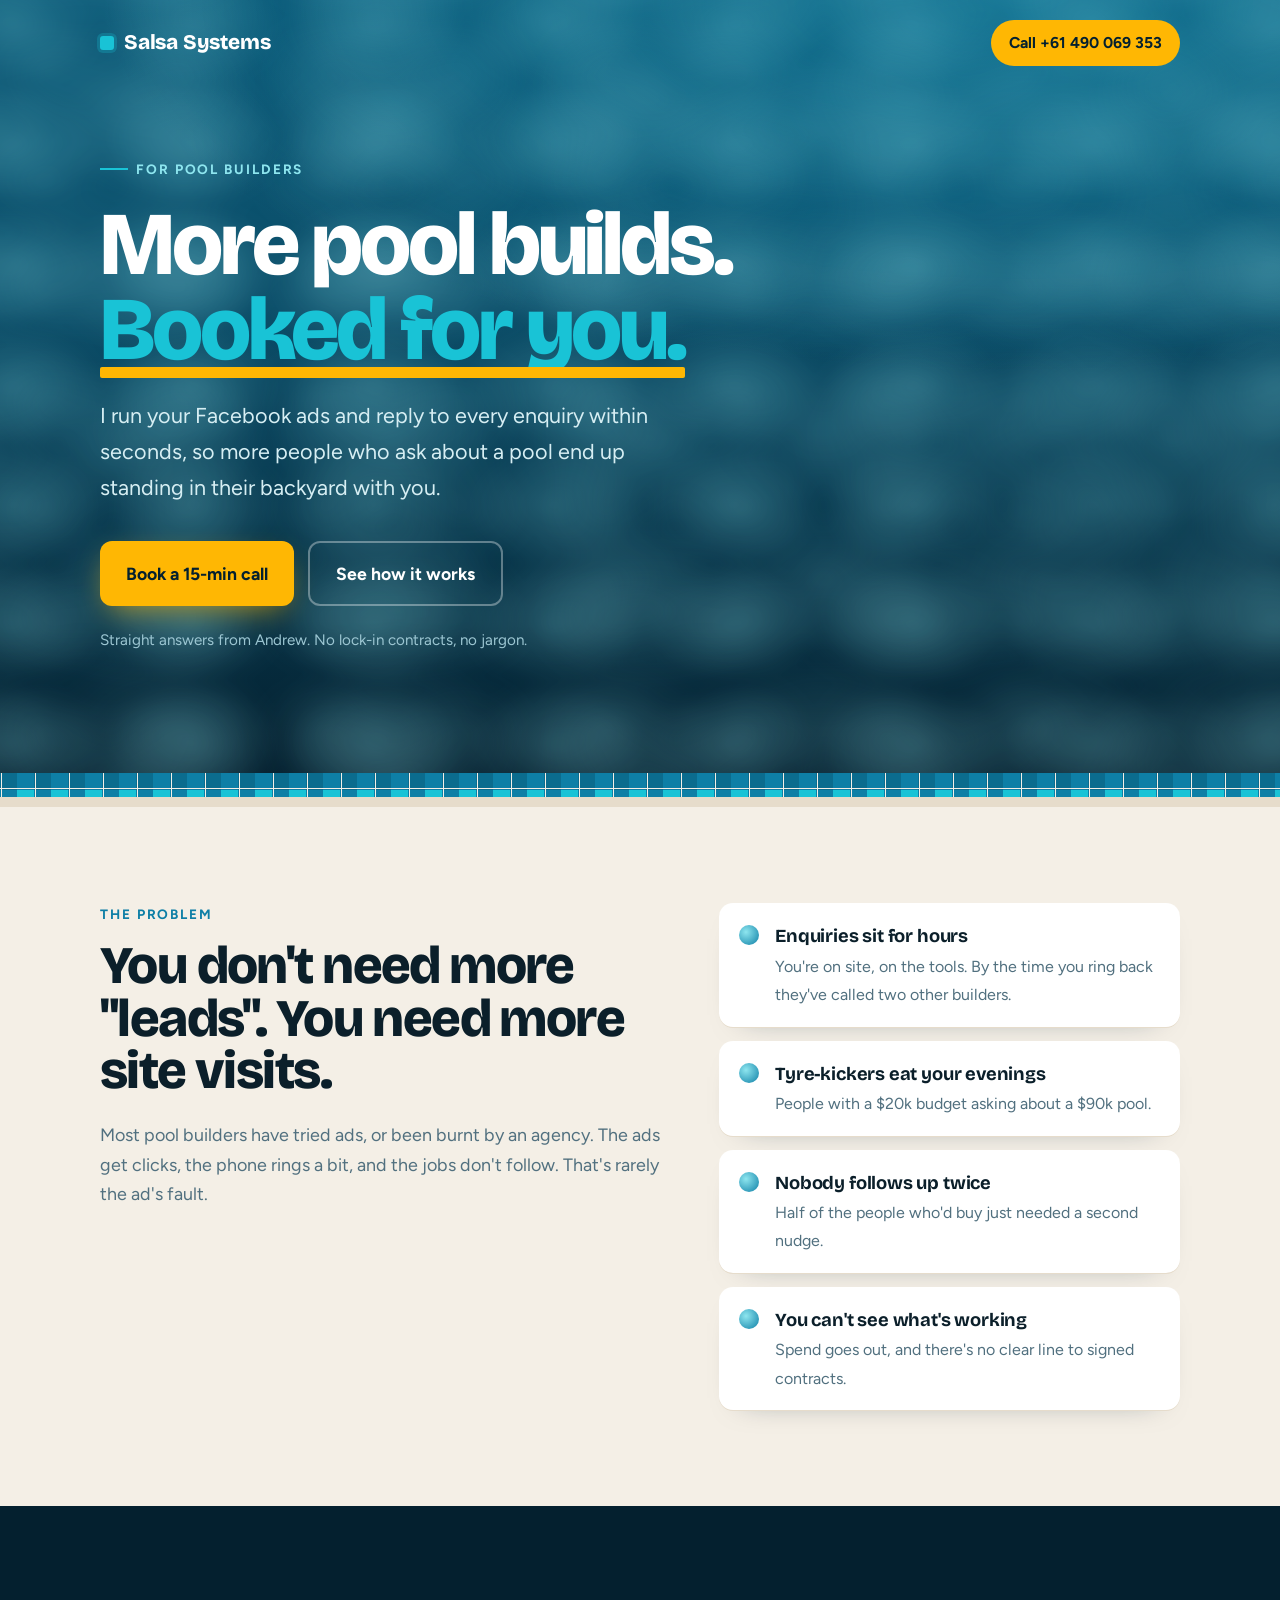
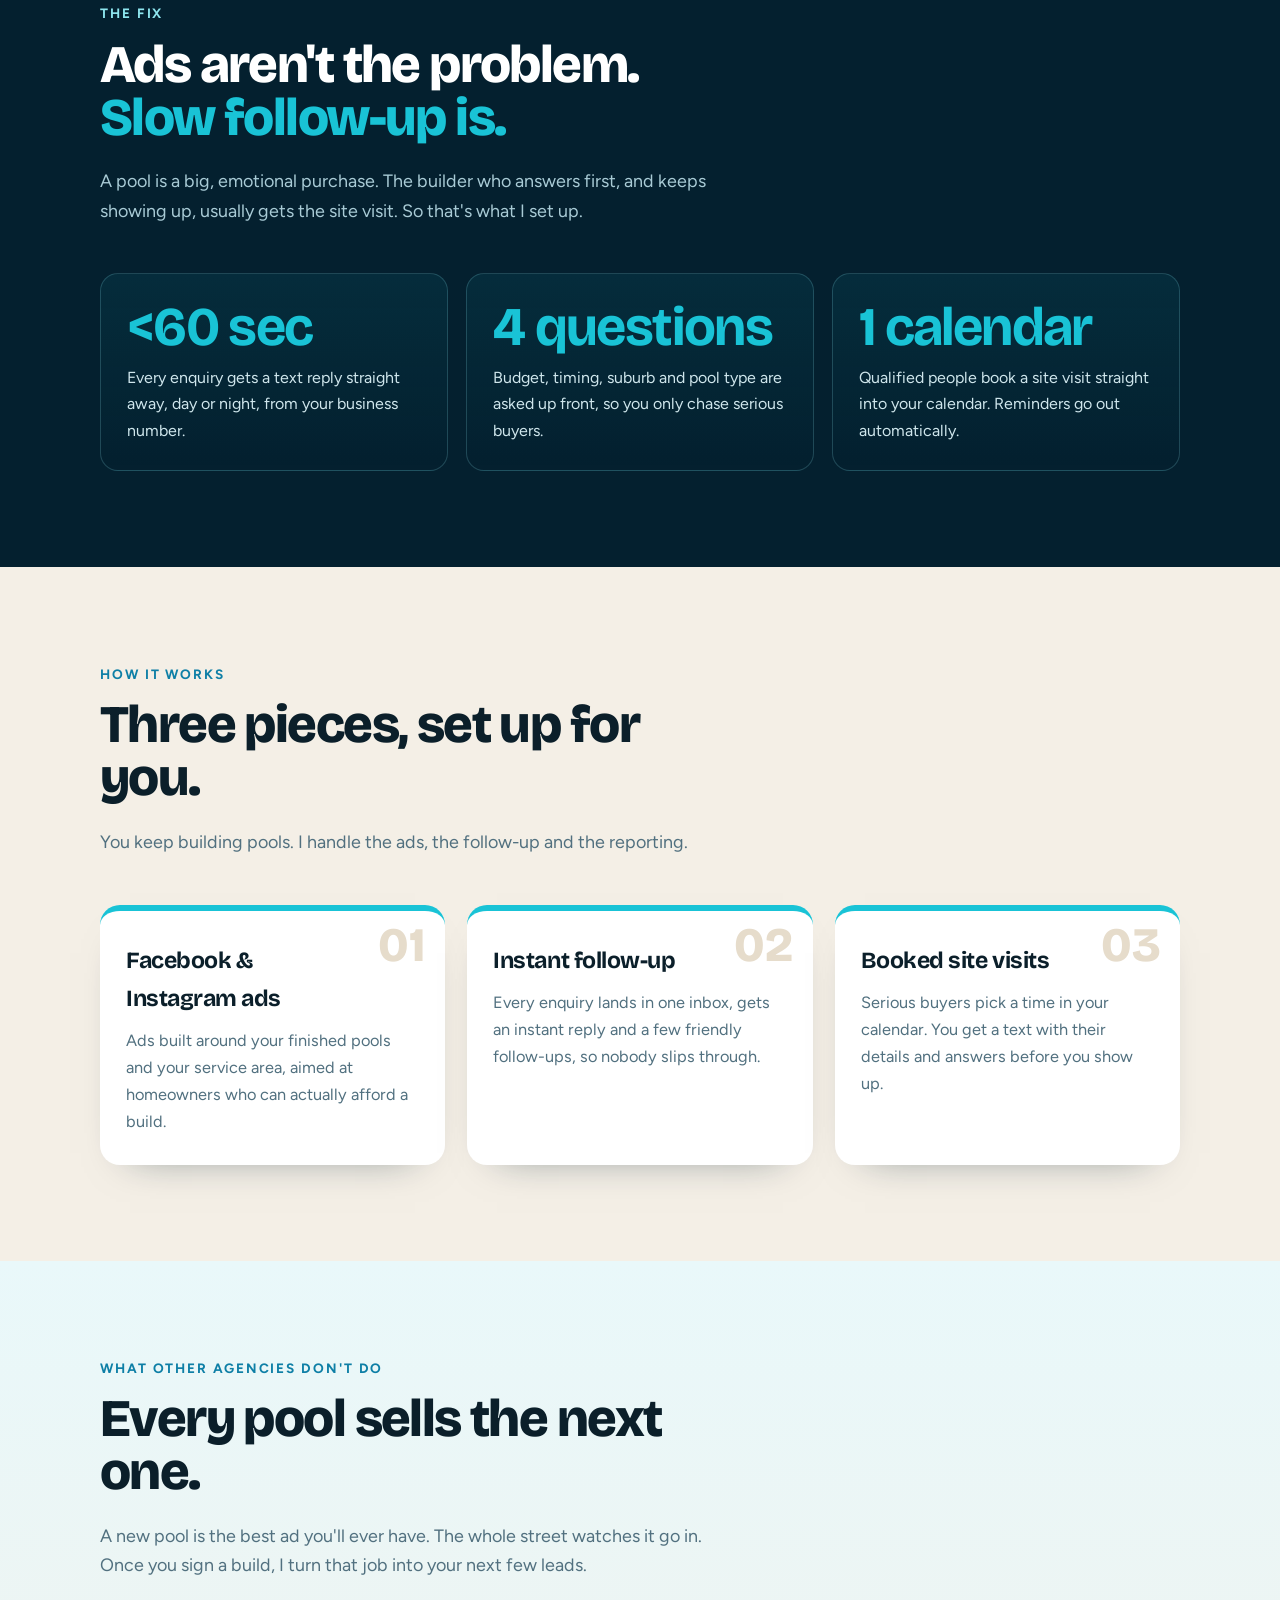
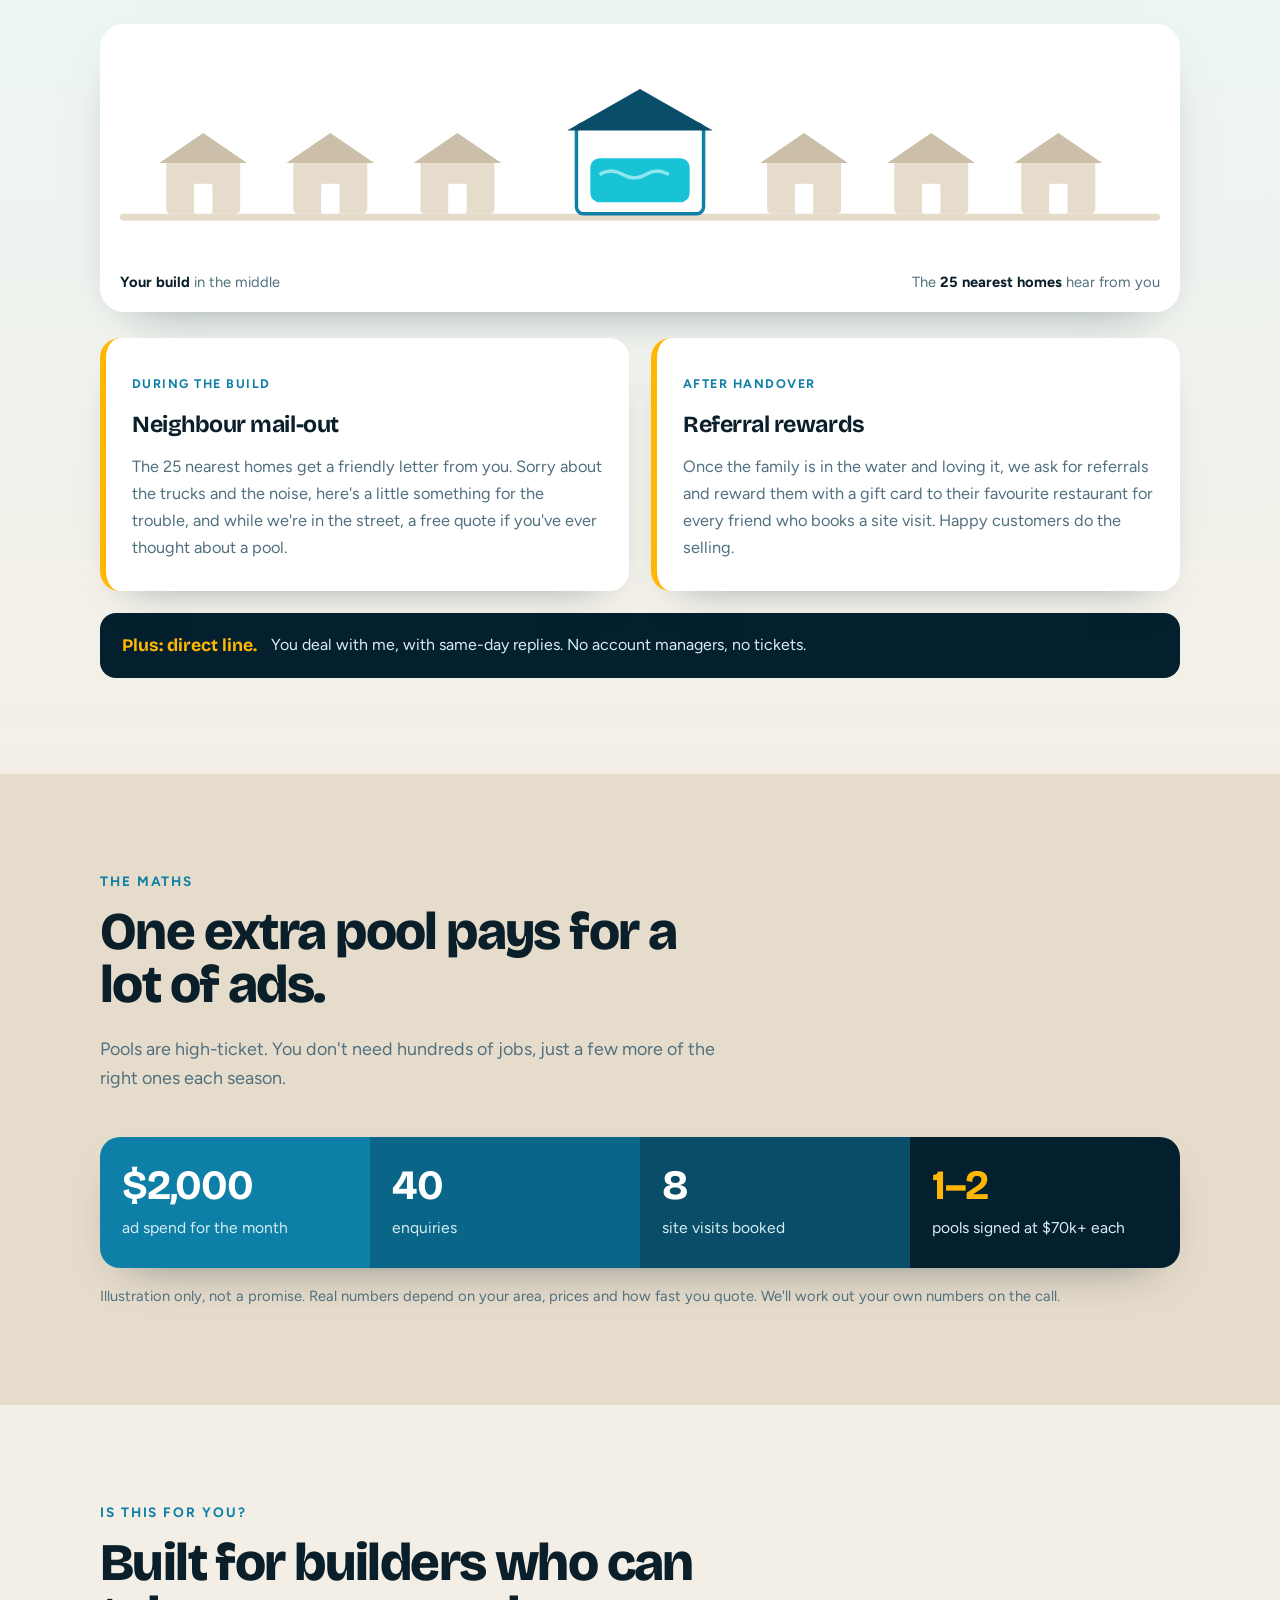
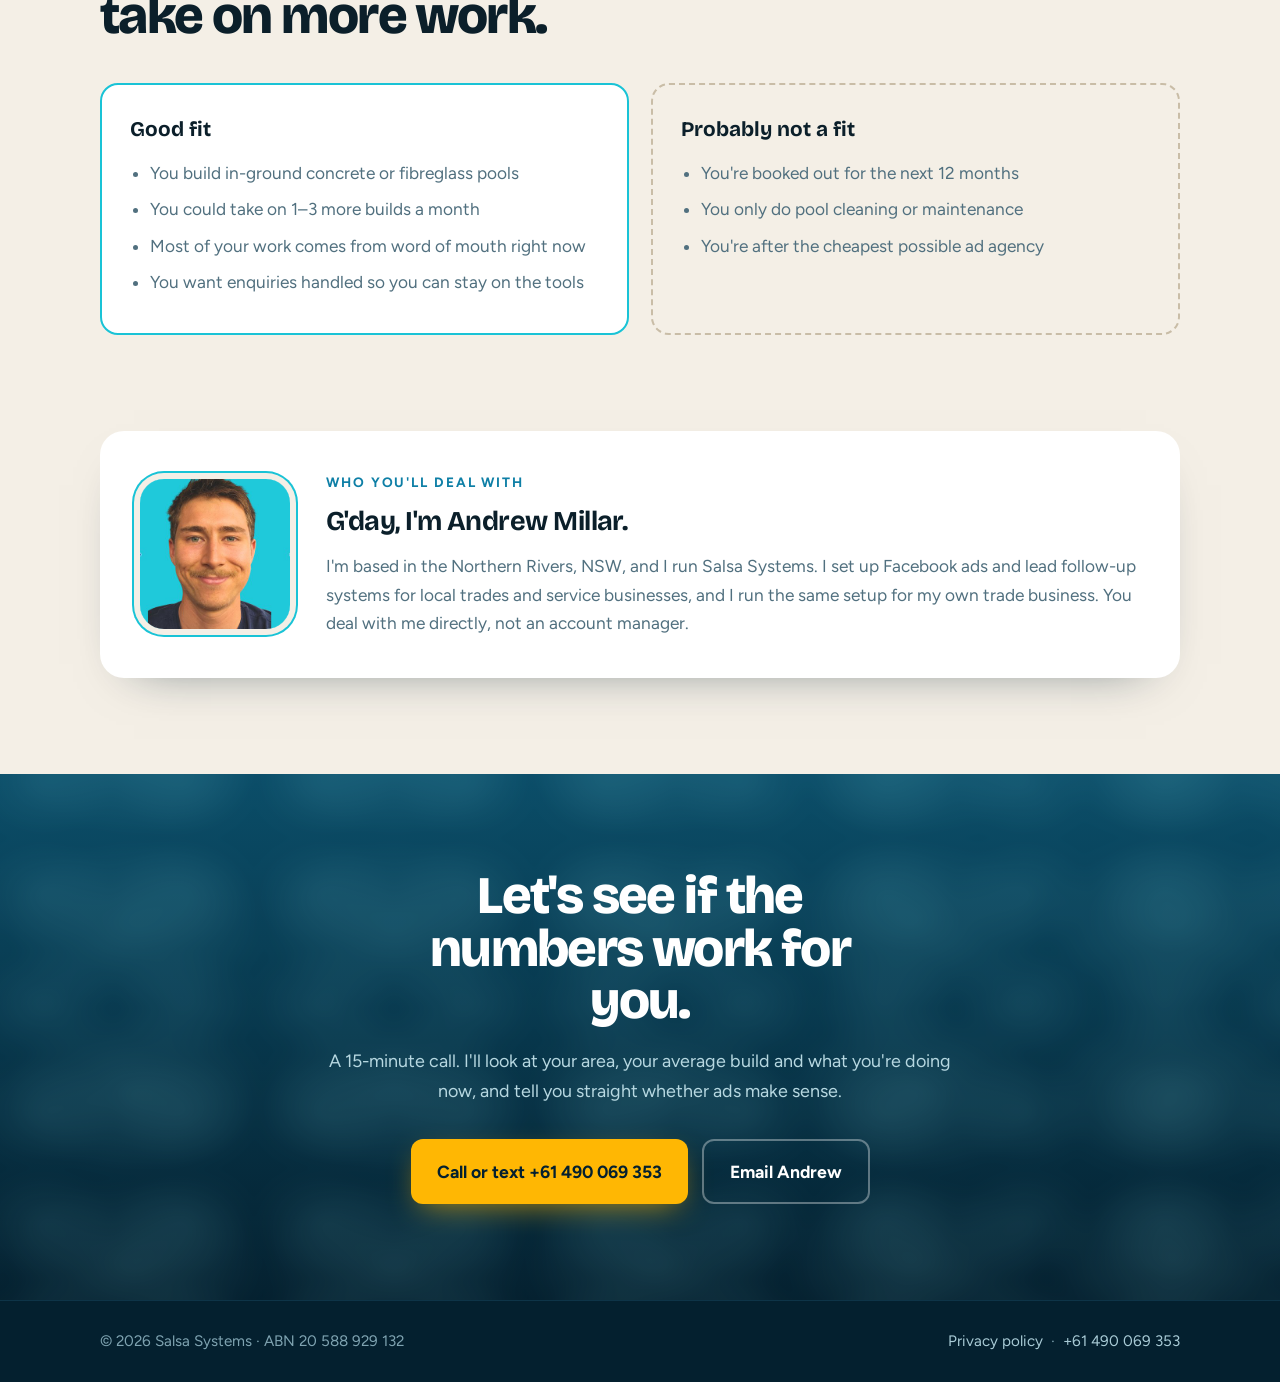
==== commit 876c3ed8: "Go international: drop 'Australian', +61 phone format, SMS terms + overseas line in privacy Co-Autho" ====
--- a/index.html
+++ b/index.html
@@ -3,8 +3,8 @@
 <head>
 <meta charset="utf-8">
 <meta name="viewport" content="width=device-width, initial-scale=1">
-<title>Salsa Systems | More Pool Builds for Australian Pool Builders</title>
-<meta name="description" content="Facebook ads and instant lead follow-up for Australian pool builders. More enquiries, faster replies, more site visits booked. Run by Andrew Millar, Northern Rivers NSW.">
+<title>Salsa Systems | More Pool Builds for Pool Builders</title>
+<meta name="description" content="Facebook ads and instant lead follow-up for pool builders. More enquiries, faster replies, more site visits booked. Run by Andrew Millar from the Northern Rivers, NSW, Australia.">
 <link rel="canonical" href="https://salsasystems.com.au/">
 <link rel="icon" href="assets/logo-mark.svg" type="image/svg+xml">
 <meta property="og:title" content="Salsa Systems | More Pool Builds for Pool Builders">
@@ -204,7 +204,7 @@
 <header class="nav">
   <div class="wrap">
     <a class="brand" href="/"><i></i>Salsa Systems</a>
-    <a class="pill" href="tel:0490069353">Call 0490 069 353</a>
+    <a class="pill" href="tel:+61490069353">Call +61 490 069 353</a>
   </div>
 </header>
 
@@ -212,11 +212,11 @@
   <div class="caustics"></div>
   <div class="caustics b"></div>
   <div class="wrap">
-    <div class="eyebrow rise">For Australian pool builders</div>
+    <div class="eyebrow rise">For pool builders</div>
     <h1 class="rise d1">More pool builds. <em>Booked for you.</em></h1>
     <p class="lede rise d2">I run your Facebook ads and reply to every enquiry within seconds, so more people who ask about a pool end up standing in their backyard with you.</p>
     <div class="ctas rise d3">
-      <a class="btn primary" href="tel:0490069353">Book a 15-min call</a>
+      <a class="btn primary" href="tel:+61490069353">Book a 15-min call</a>
       <a class="btn ghost" href="#how">See how it works</a>
     </div>
     <p class="hero-note rise d4">Straight answers from Andrew. No lock-in contracts, no jargon.</p>
@@ -349,7 +349,7 @@
     <h2 class="reveal">Let's see if the numbers work for you.</h2>
     <p class="sub reveal">A 15-minute call. I'll look at your area, your average build and what you're doing now, and tell you straight whether ads make sense.</p>
     <div class="ctas reveal">
-      <a class="btn primary" href="tel:0490069353">Call or text 0490 069 353</a>
+      <a class="btn primary" href="tel:+61490069353">Call or text +61 490 069 353</a>
       <a class="btn ghost" href="mailto:andrew@salsasystems.com.au?subject=Pool%20builder%20enquiry">Email Andrew</a>
     </div>
   </div>
@@ -358,7 +358,7 @@
 <footer>
   <div class="wrap">
     <span>&copy; 2026 Salsa Systems &middot; ABN 20 588 929 132</span>
-    <span><a href="/privacy">Privacy policy</a> &nbsp;&middot;&nbsp; <a href="tel:0490069353">0490 069 353</a></span>
+    <span><a href="/privacy">Privacy policy</a> &nbsp;&middot;&nbsp; <a href="tel:+61490069353">+61 490 069 353</a></span>
   </div>
 </footer>
 
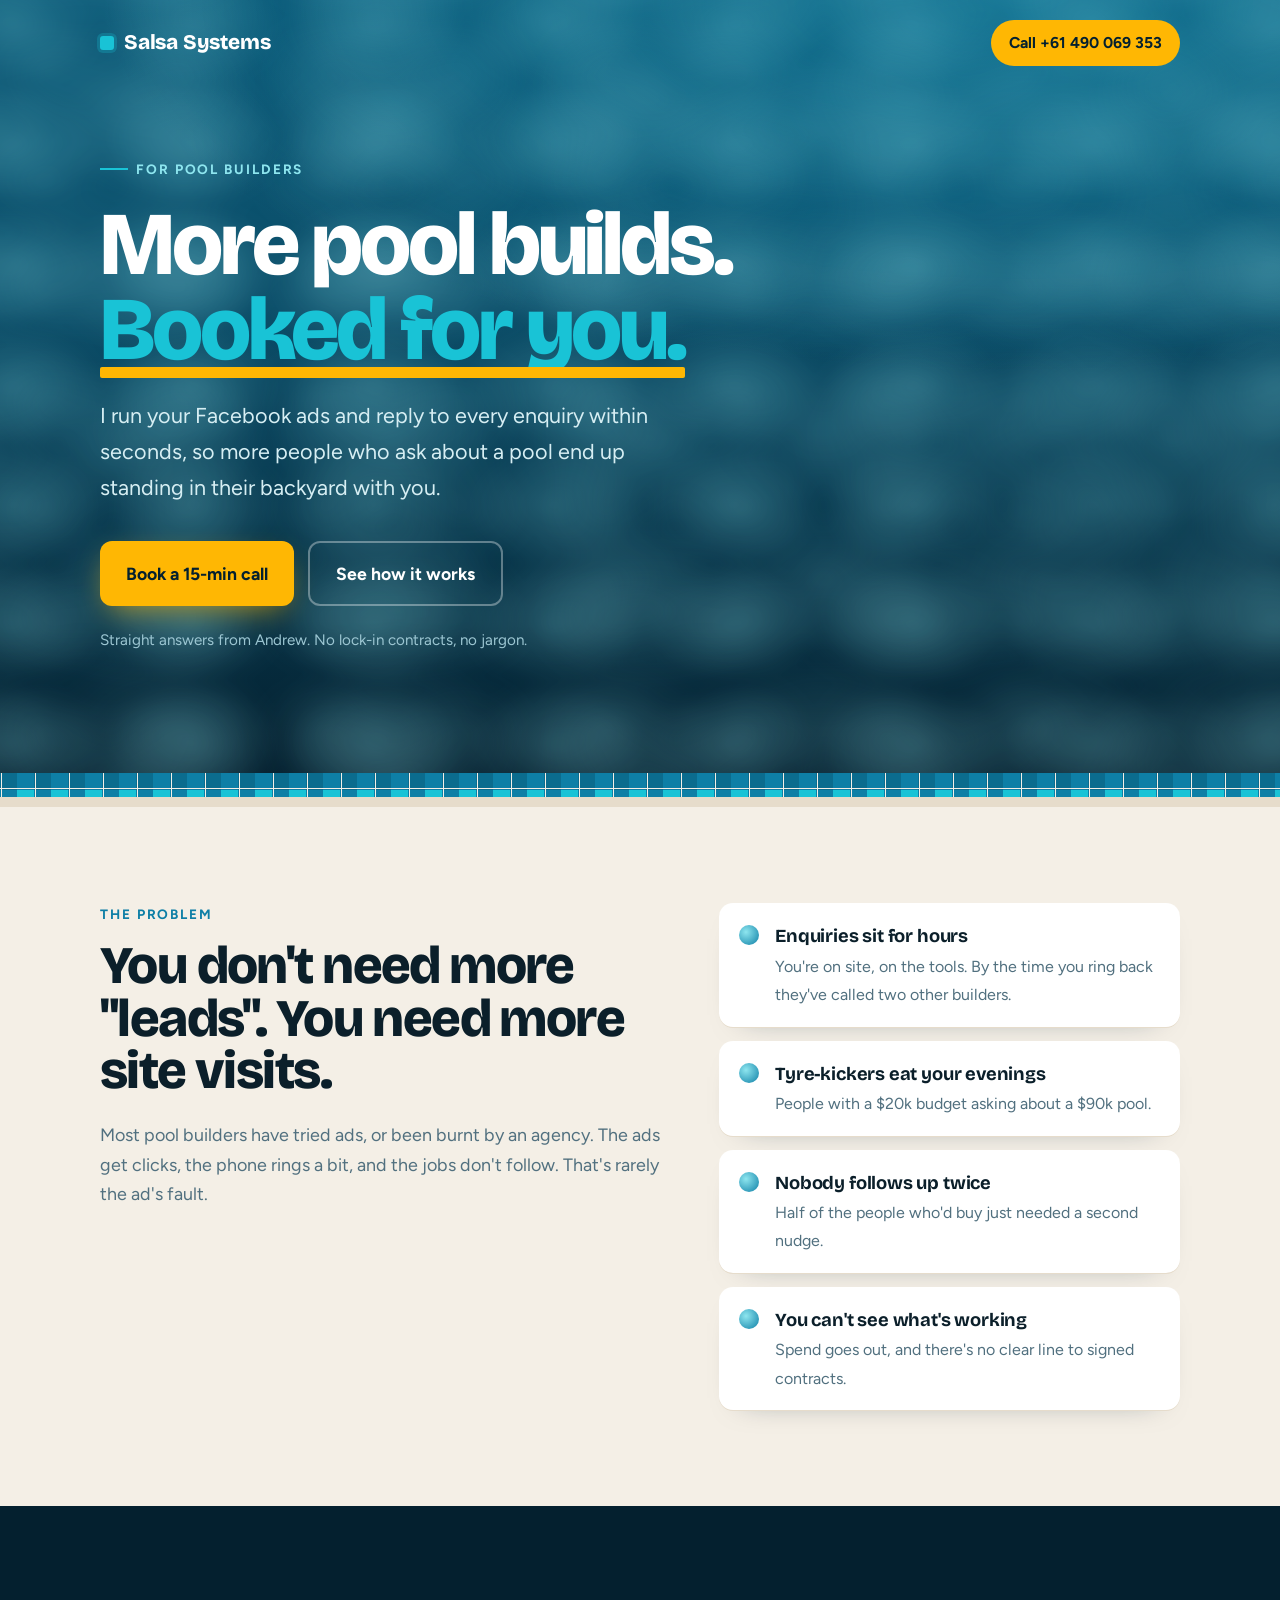
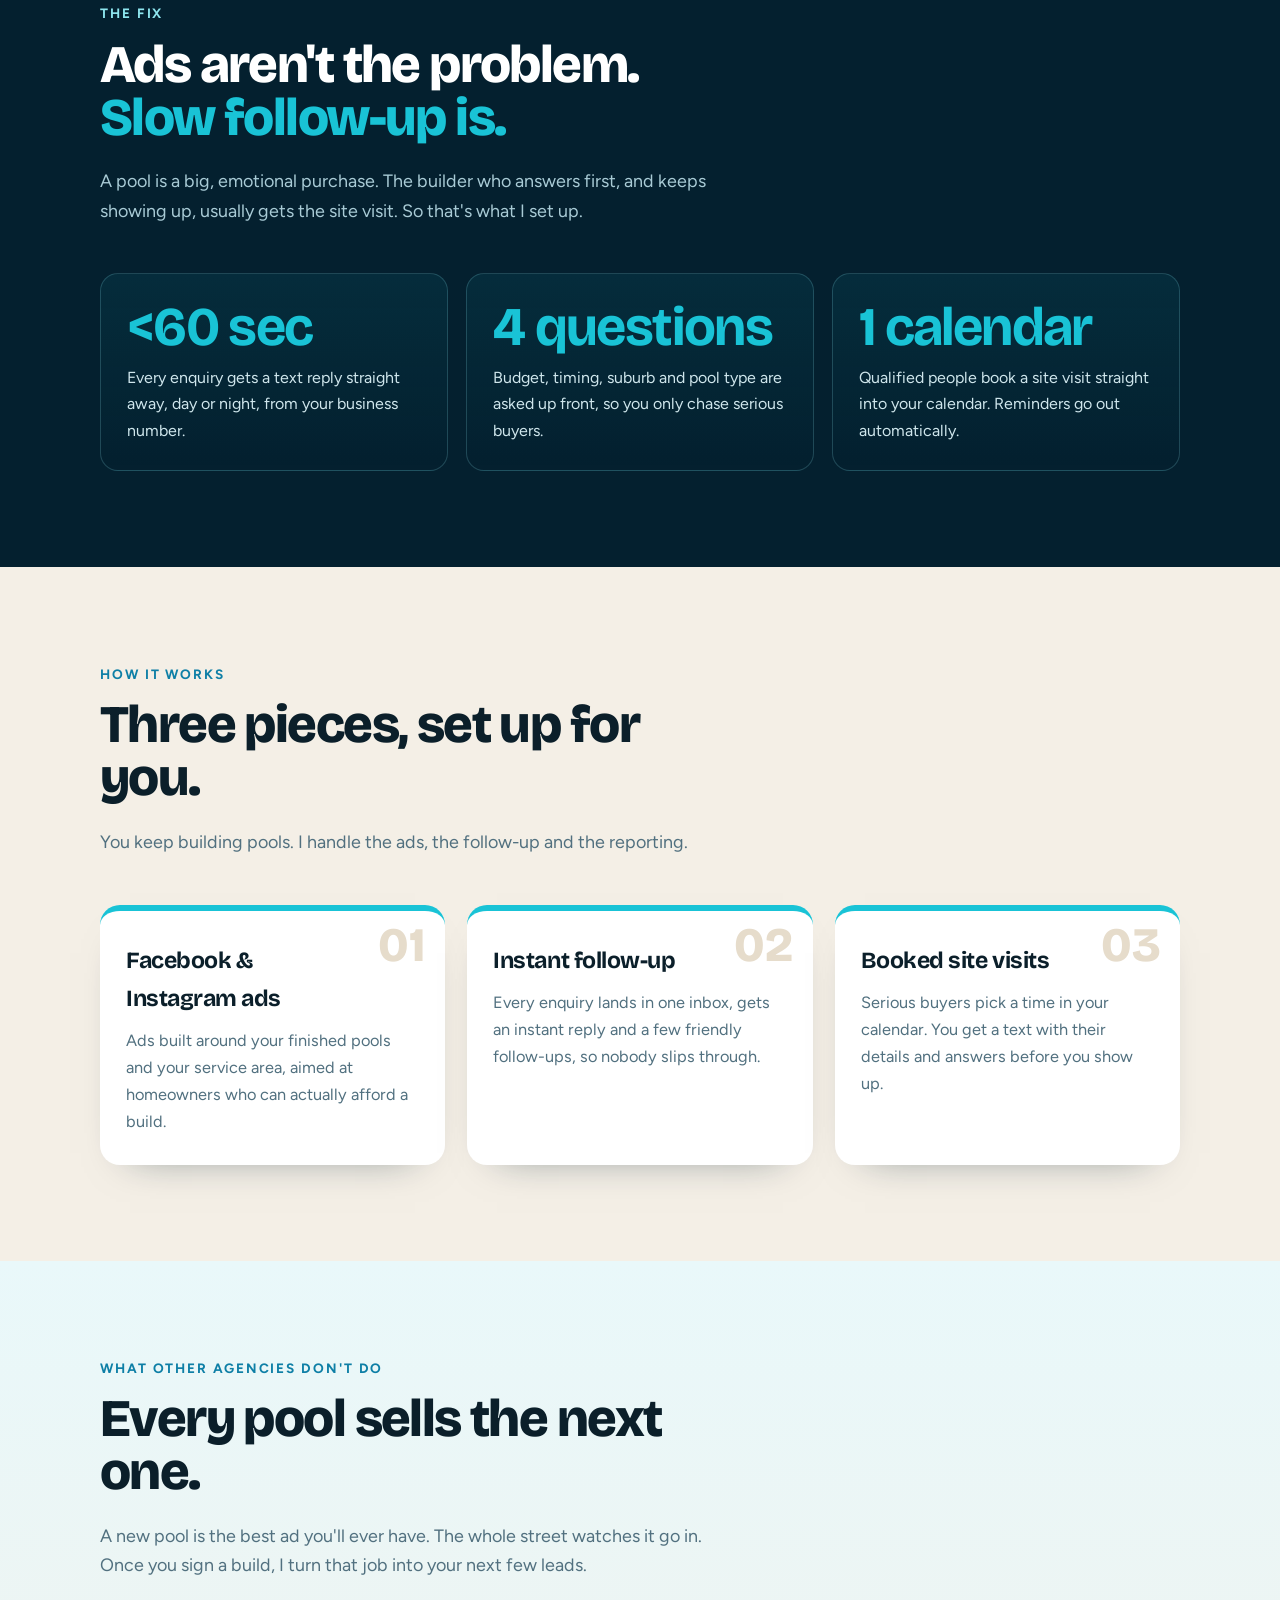
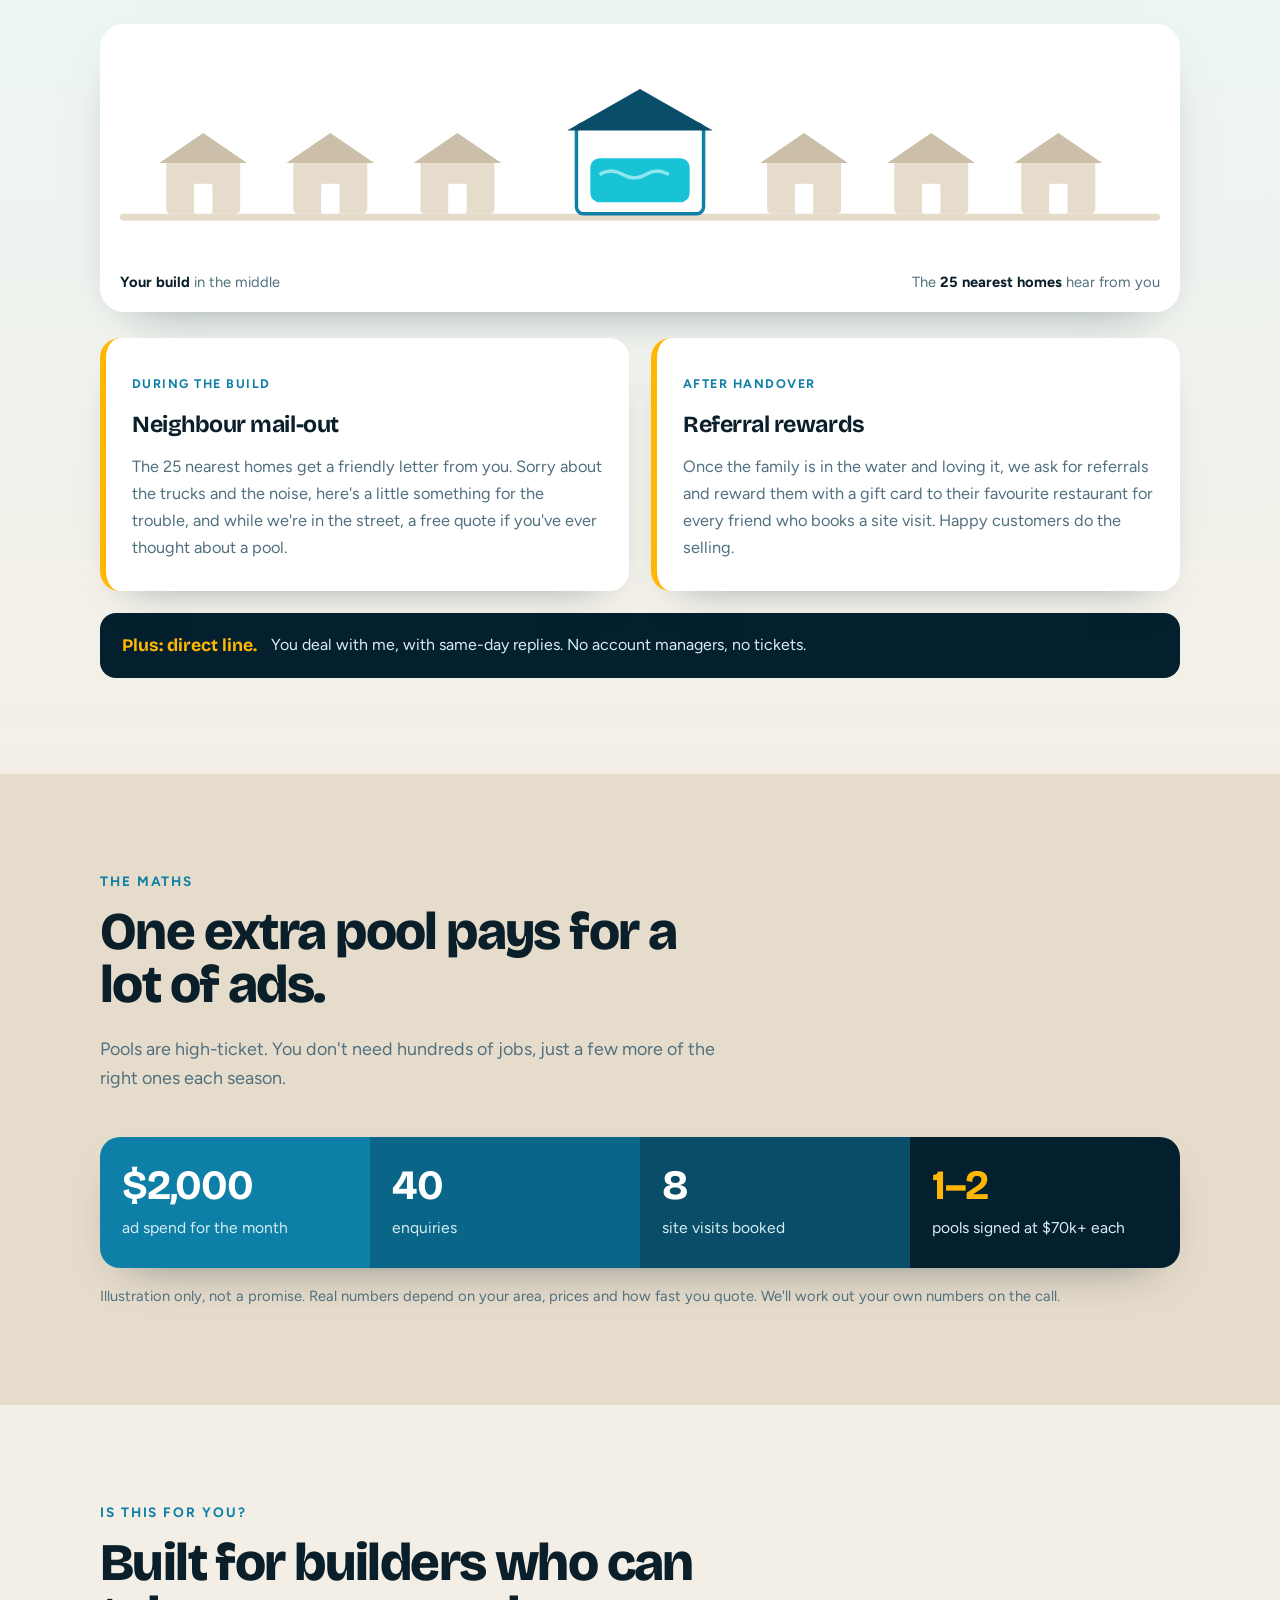
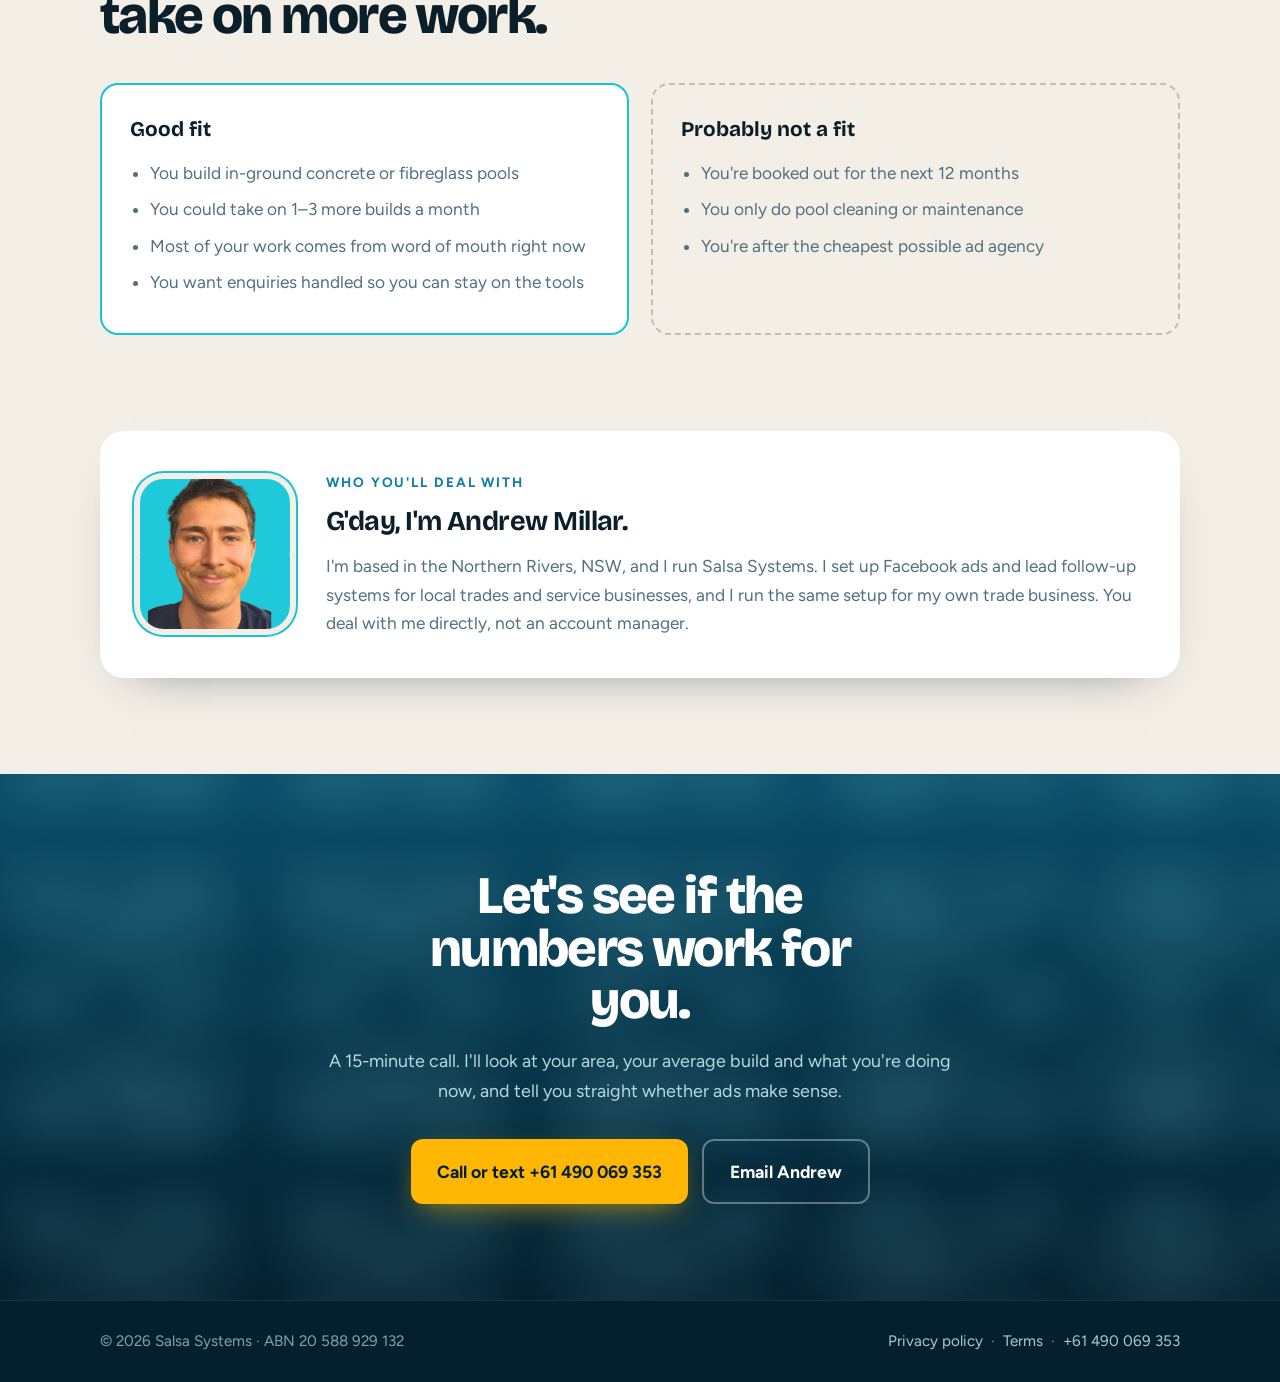
==== commit 837733dd: "Add /terms page with SMS terms; footer links Co-Authored-By: Claude Opus 5.5 <noreply@anthropic.com>" ====
--- a/index.html
+++ b/index.html
@@ -358,7 +358,7 @@
 <footer>
   <div class="wrap">
     <span>&copy; 2026 Salsa Systems &middot; ABN 20 588 929 132</span>
-    <span><a href="/privacy">Privacy policy</a> &nbsp;&middot;&nbsp; <a href="tel:+61490069353">+61 490 069 353</a></span>
+    <span><a href="/privacy">Privacy policy</a> &nbsp;&middot;&nbsp; <a href="/terms">Terms</a> &nbsp;&middot;&nbsp; <a href="tel:+61490069353">+61 490 069 353</a></span>
   </div>
 </footer>
 
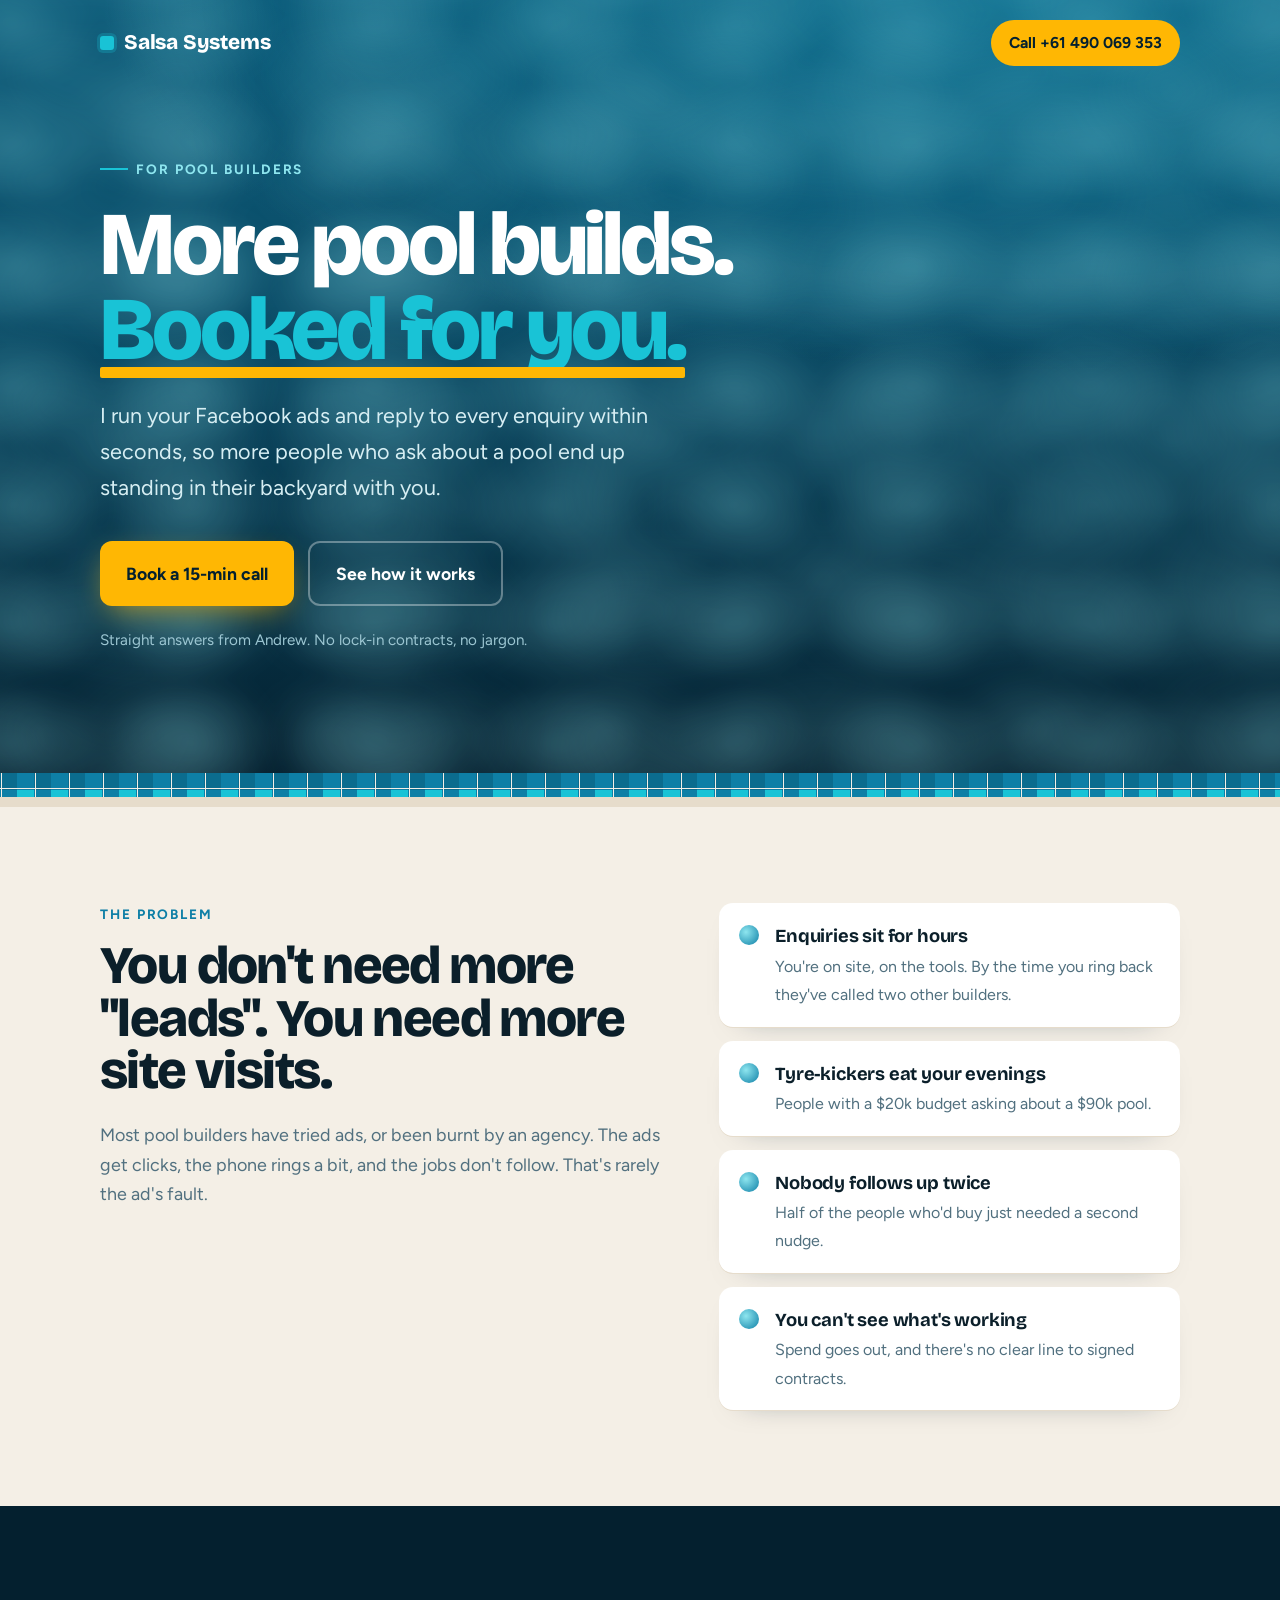
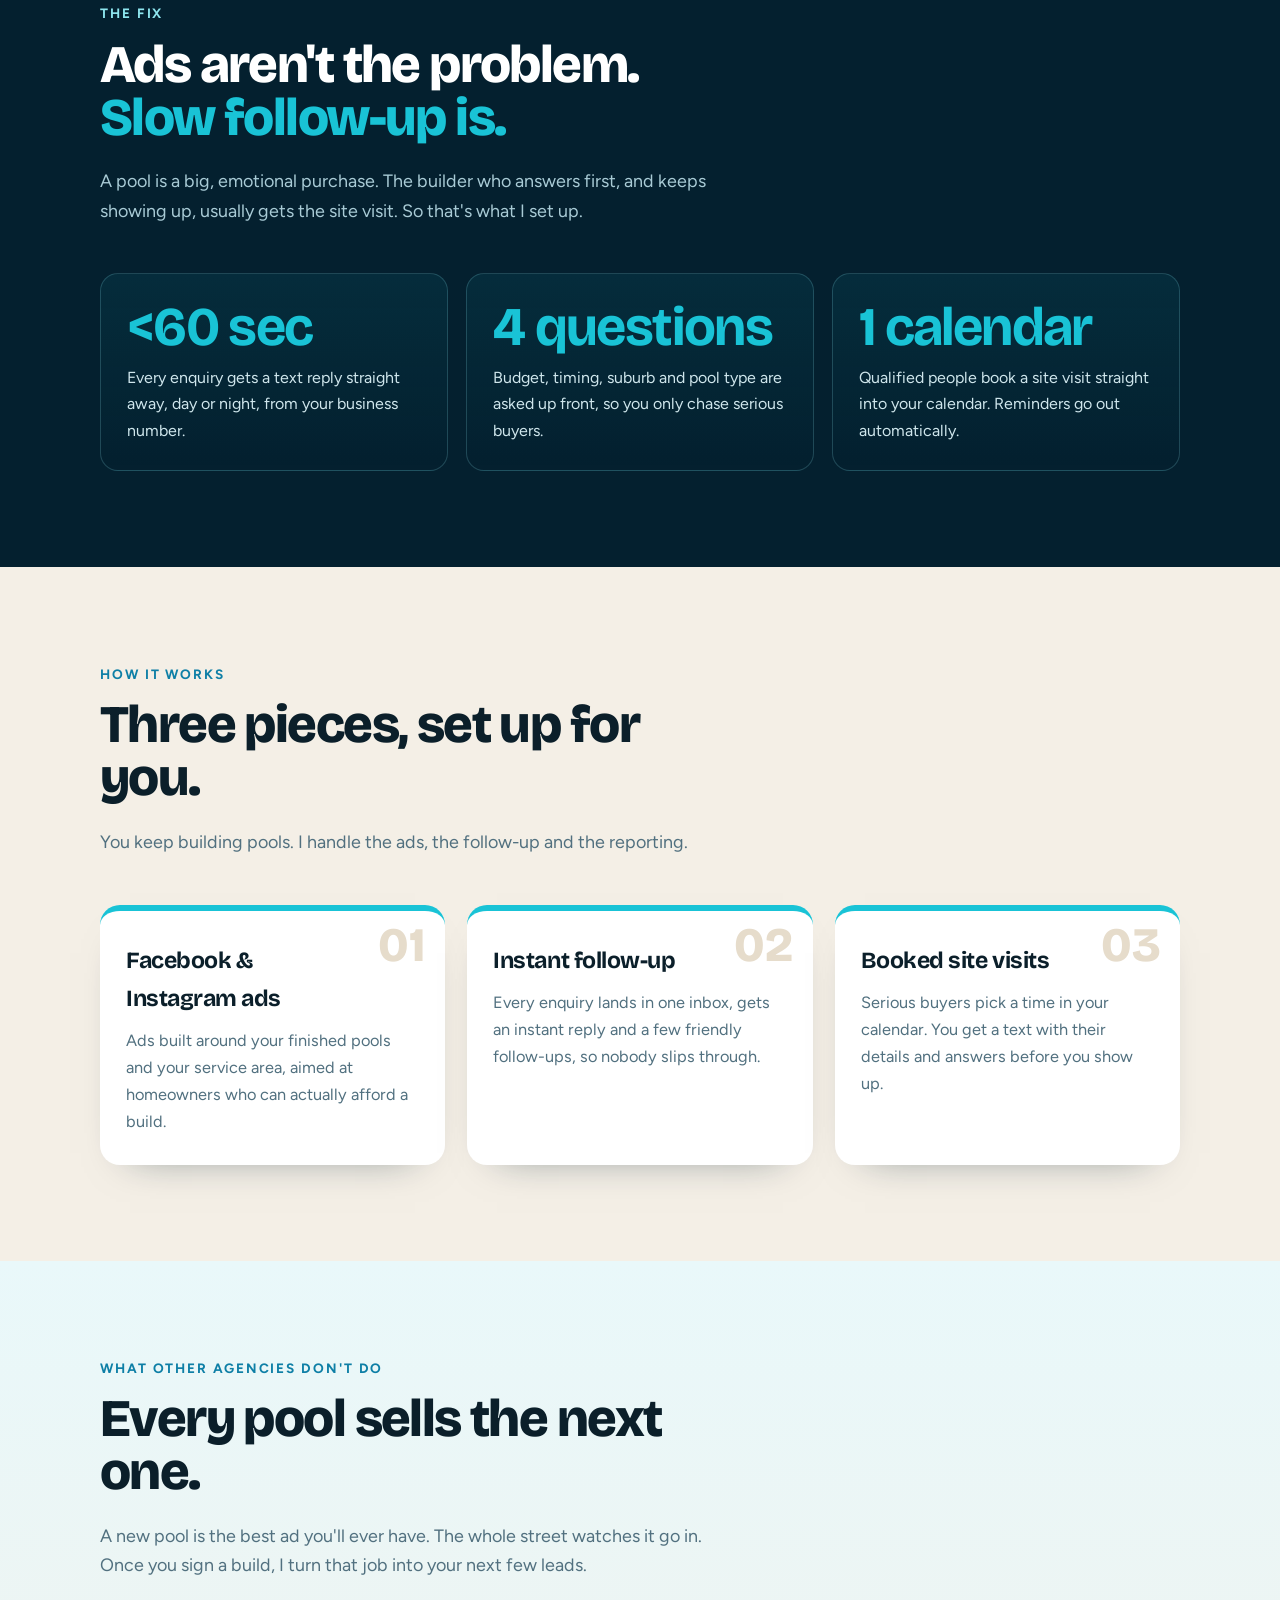
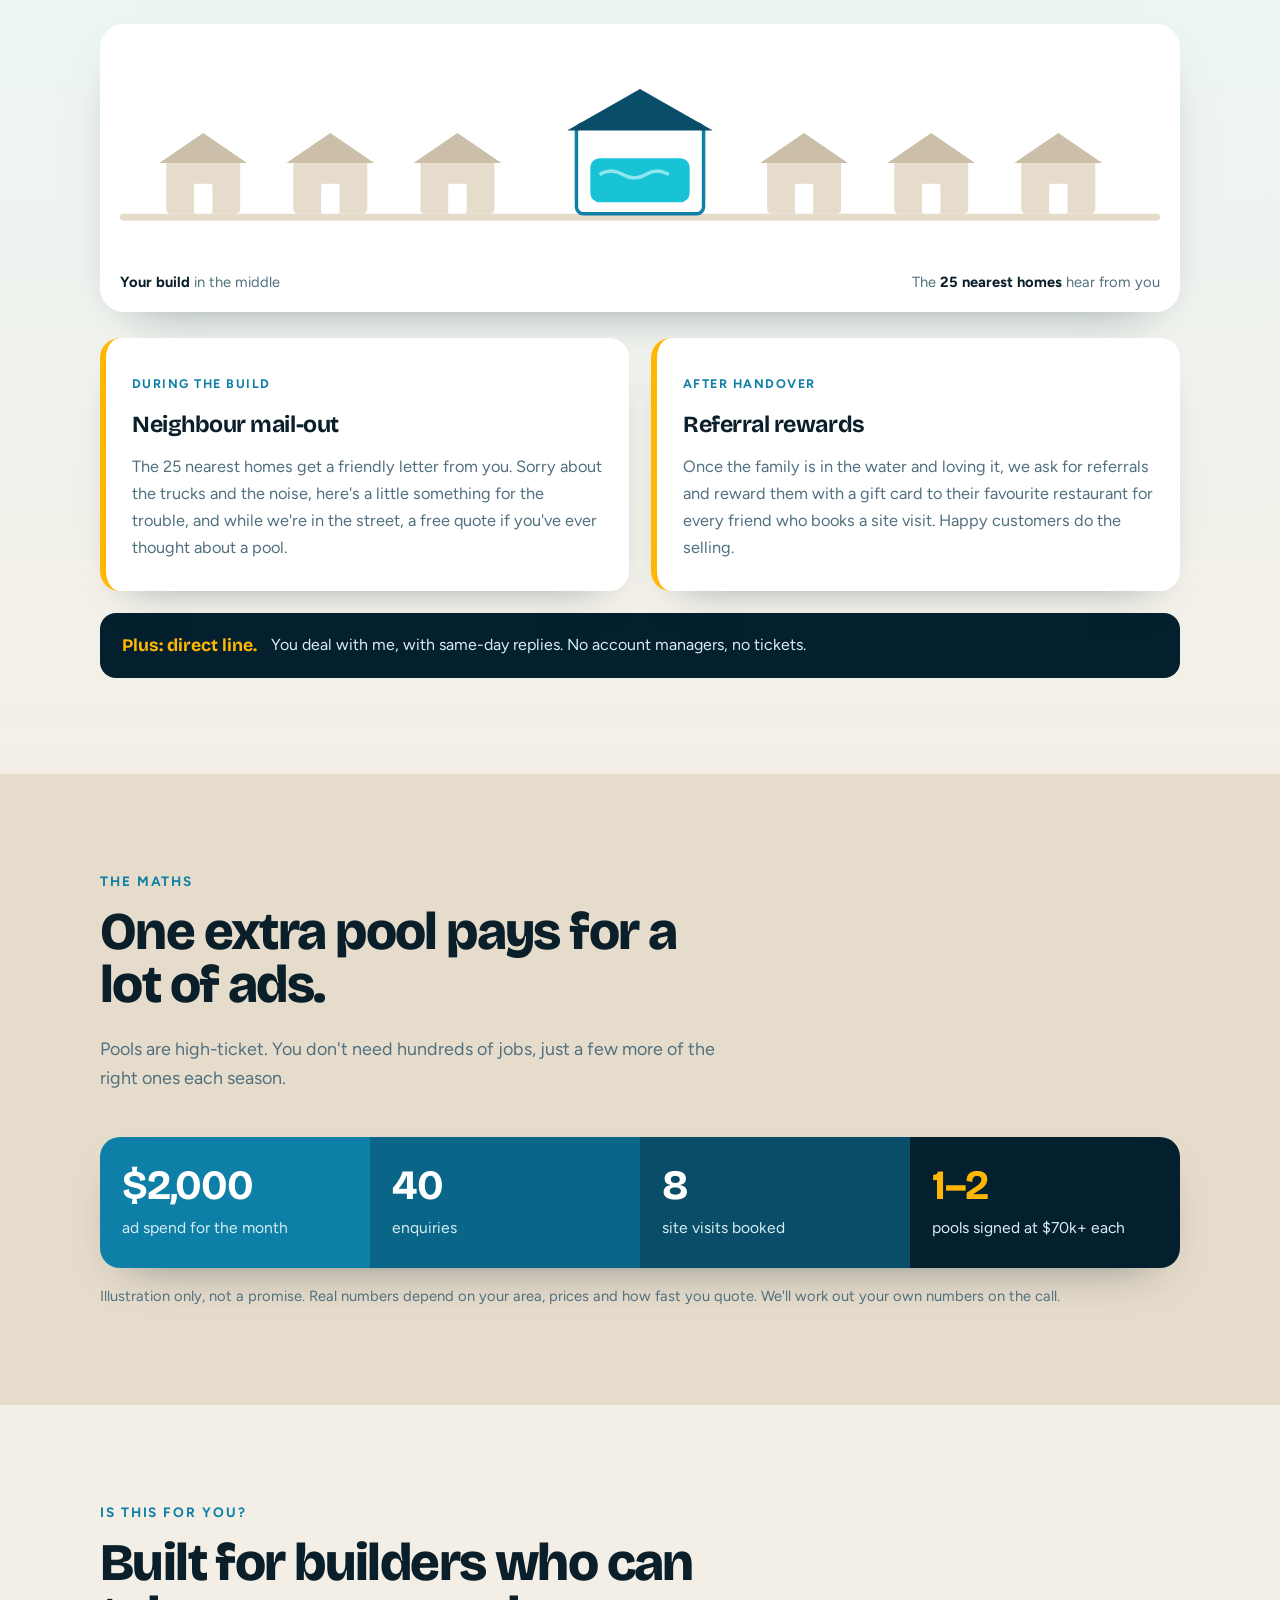
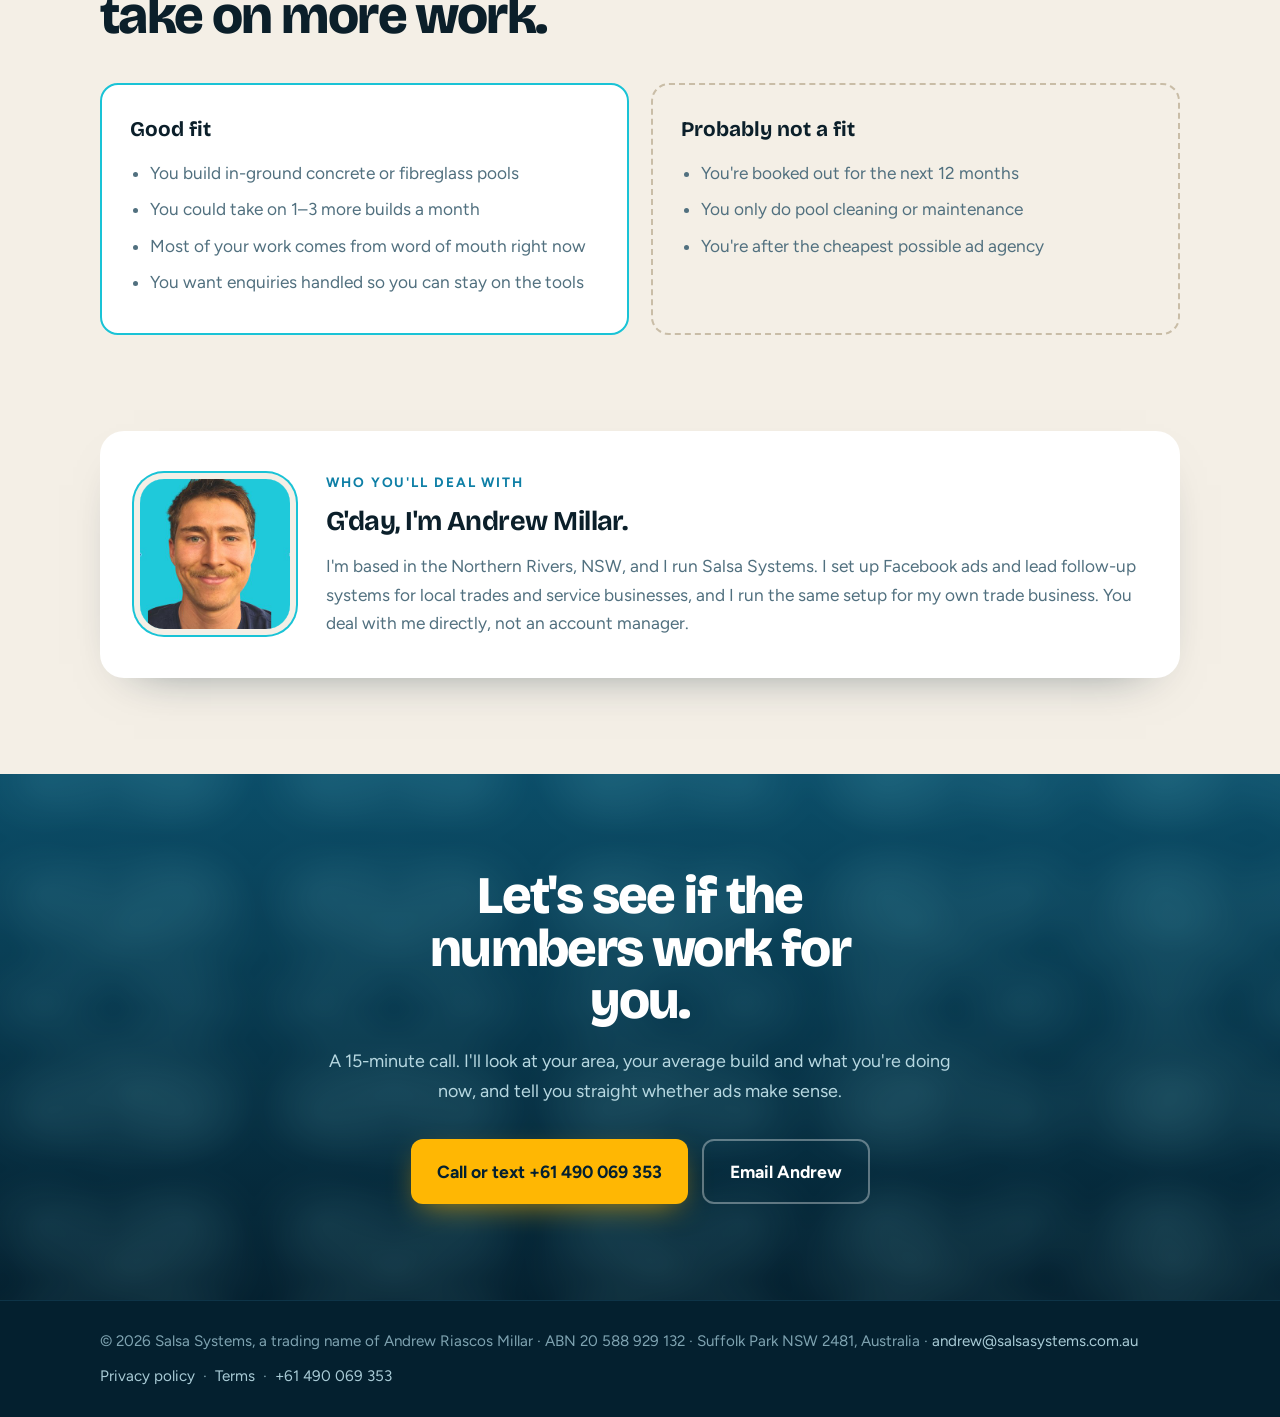
==== commit 265e5c20: "Footer: disclose legal name (DBA), location and email for A2P website checks Co-Authored-By: Claude " ====
--- a/index.html
+++ b/index.html
@@ -357,7 +357,7 @@
 
 <footer>
   <div class="wrap">
-    <span>&copy; 2026 Salsa Systems &middot; ABN 20 588 929 132</span>
+    <span>&copy; 2026 Salsa Systems, a trading name of Andrew Riascos Millar &middot; ABN 20 588 929 132 &middot; Suffolk Park NSW 2481, Australia &middot; <a href="mailto:andrew@salsasystems.com.au">andrew@salsasystems.com.au</a></span>
     <span><a href="/privacy">Privacy policy</a> &nbsp;&middot;&nbsp; <a href="/terms">Terms</a> &nbsp;&middot;&nbsp; <a href="tel:+61490069353">+61 490 069 353</a></span>
   </div>
 </footer>
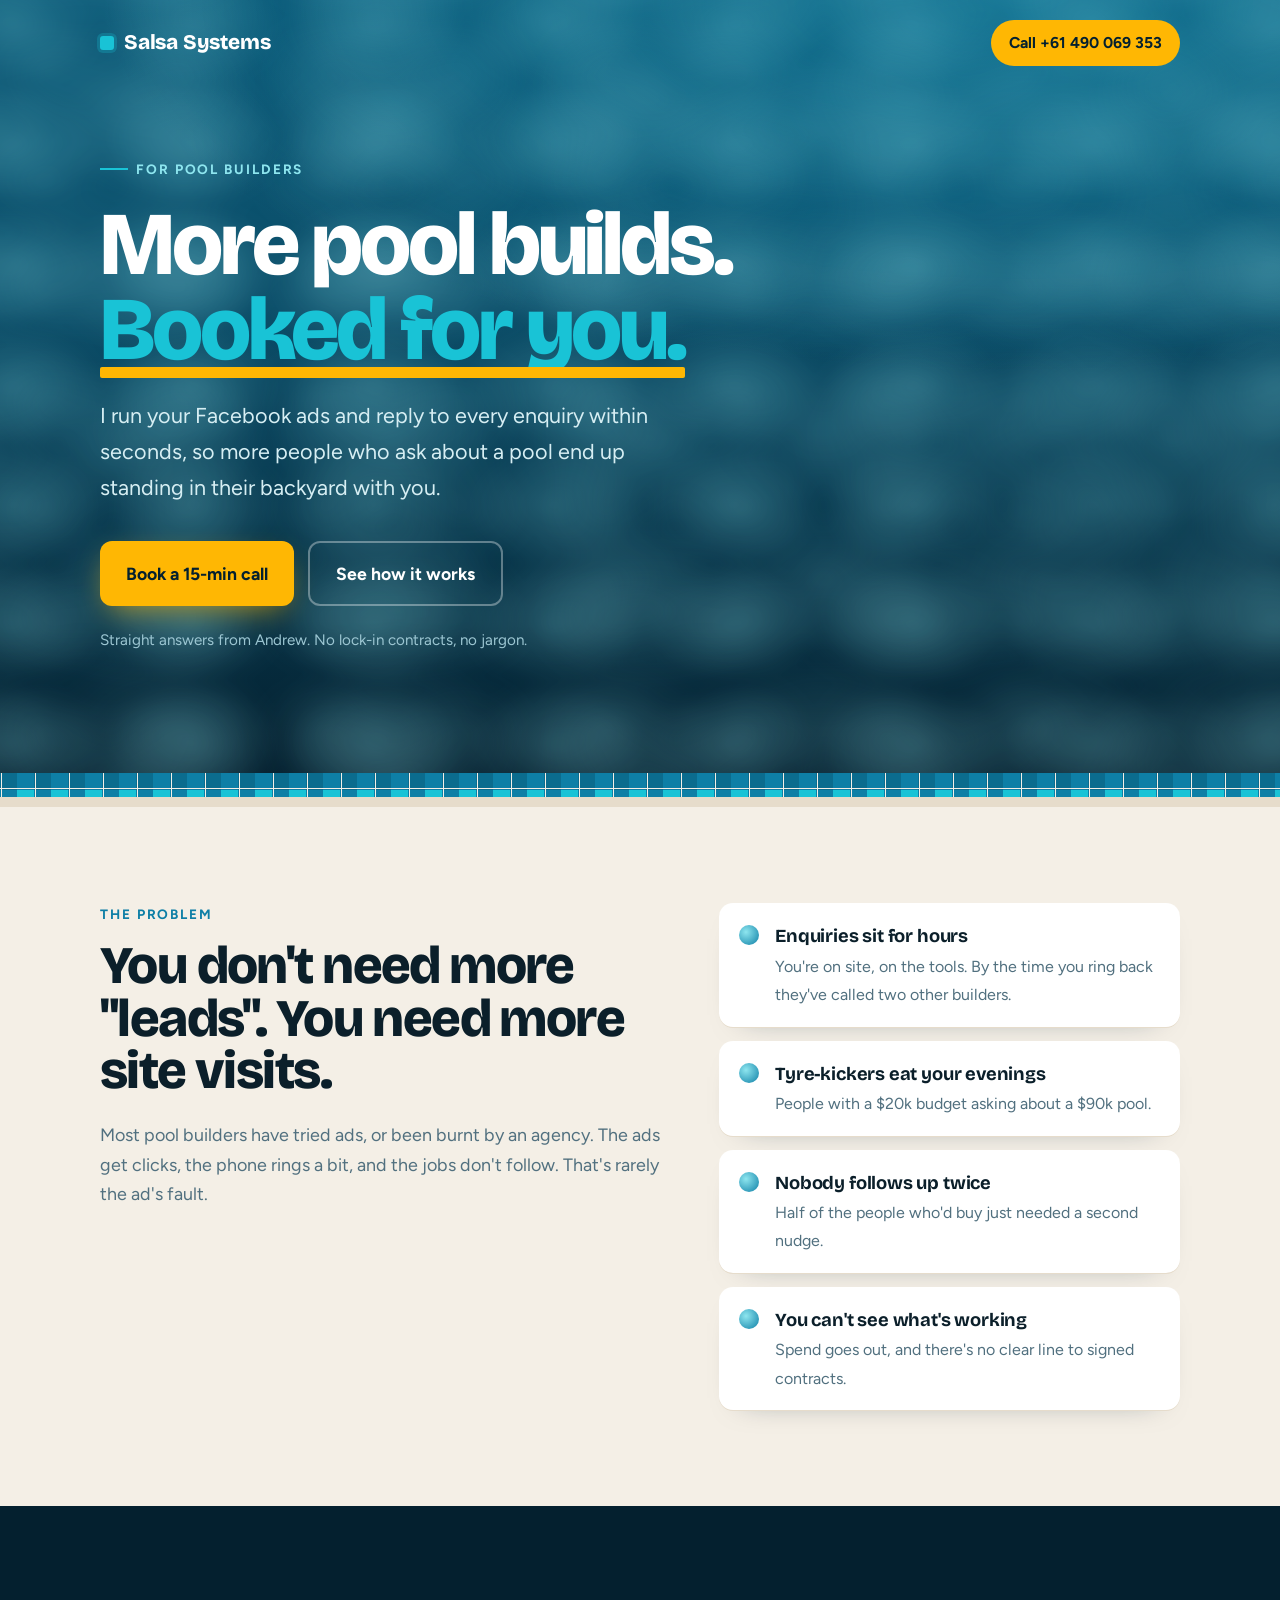
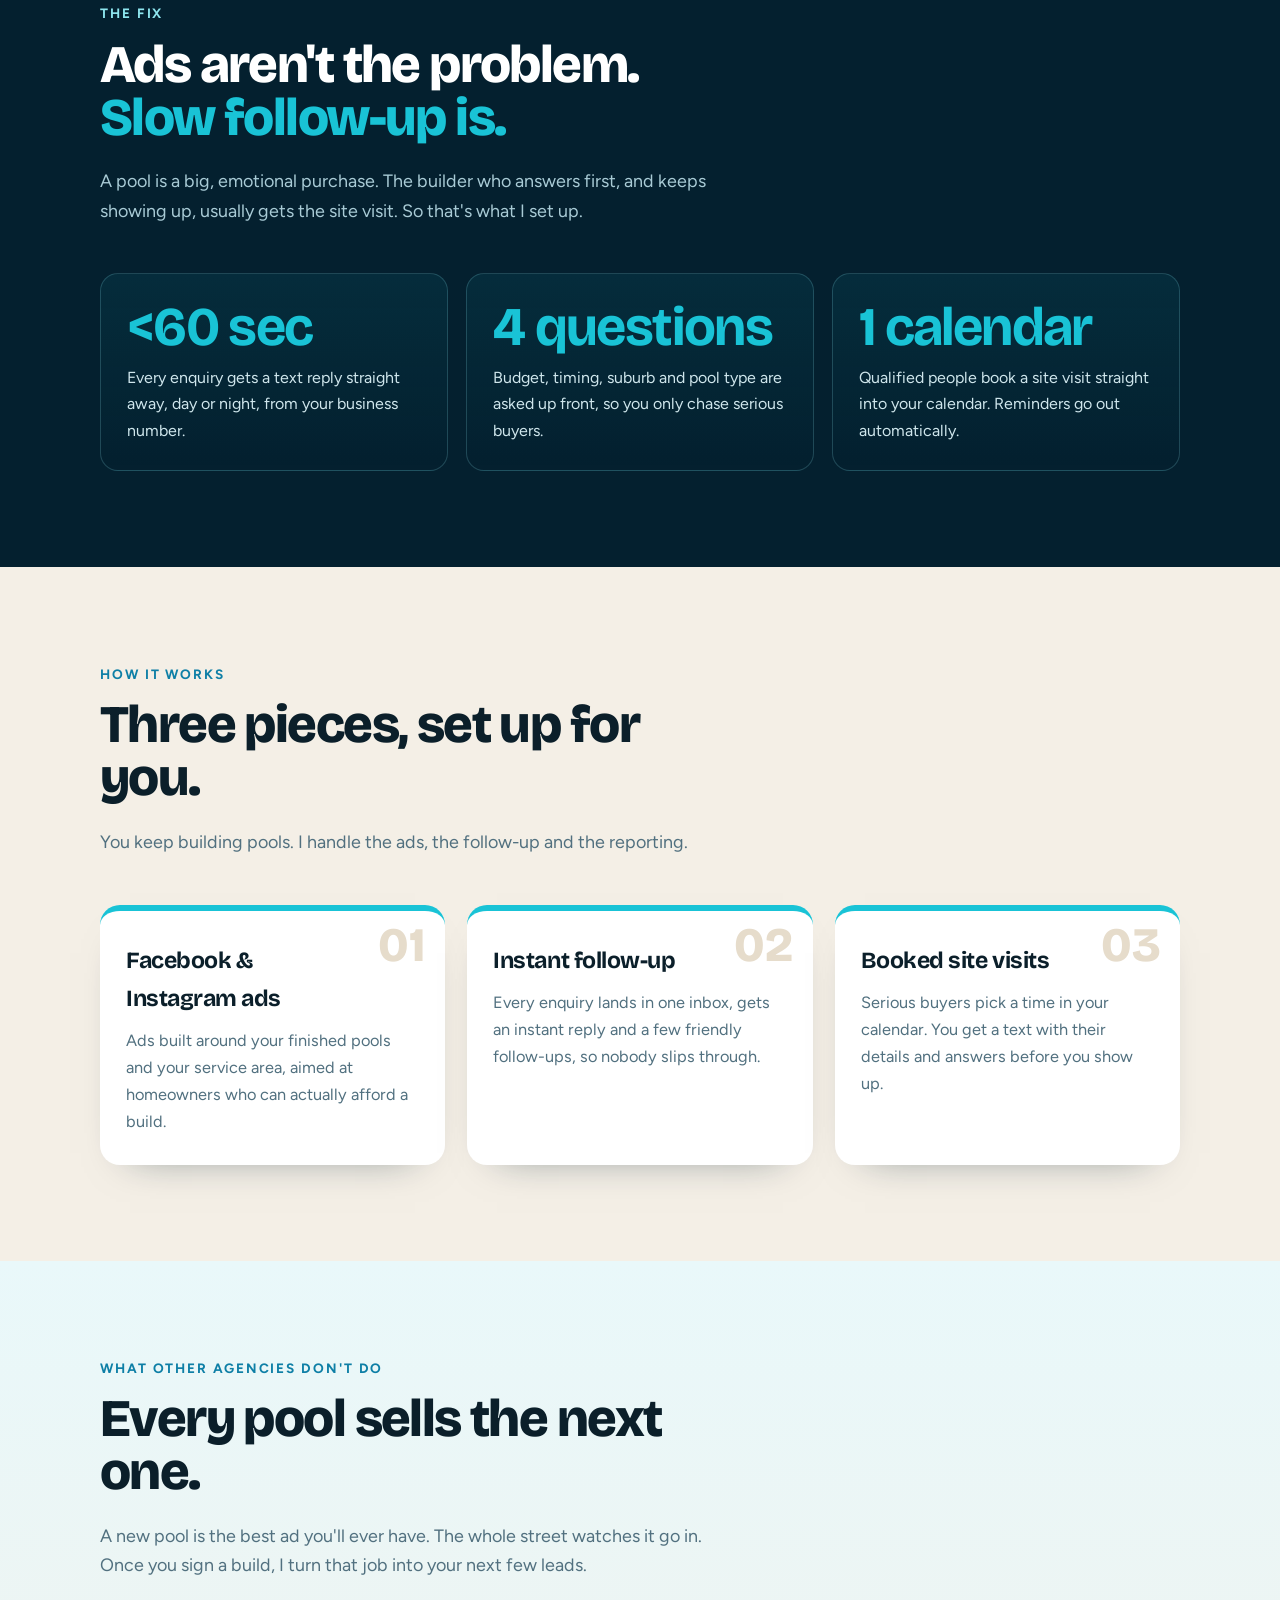
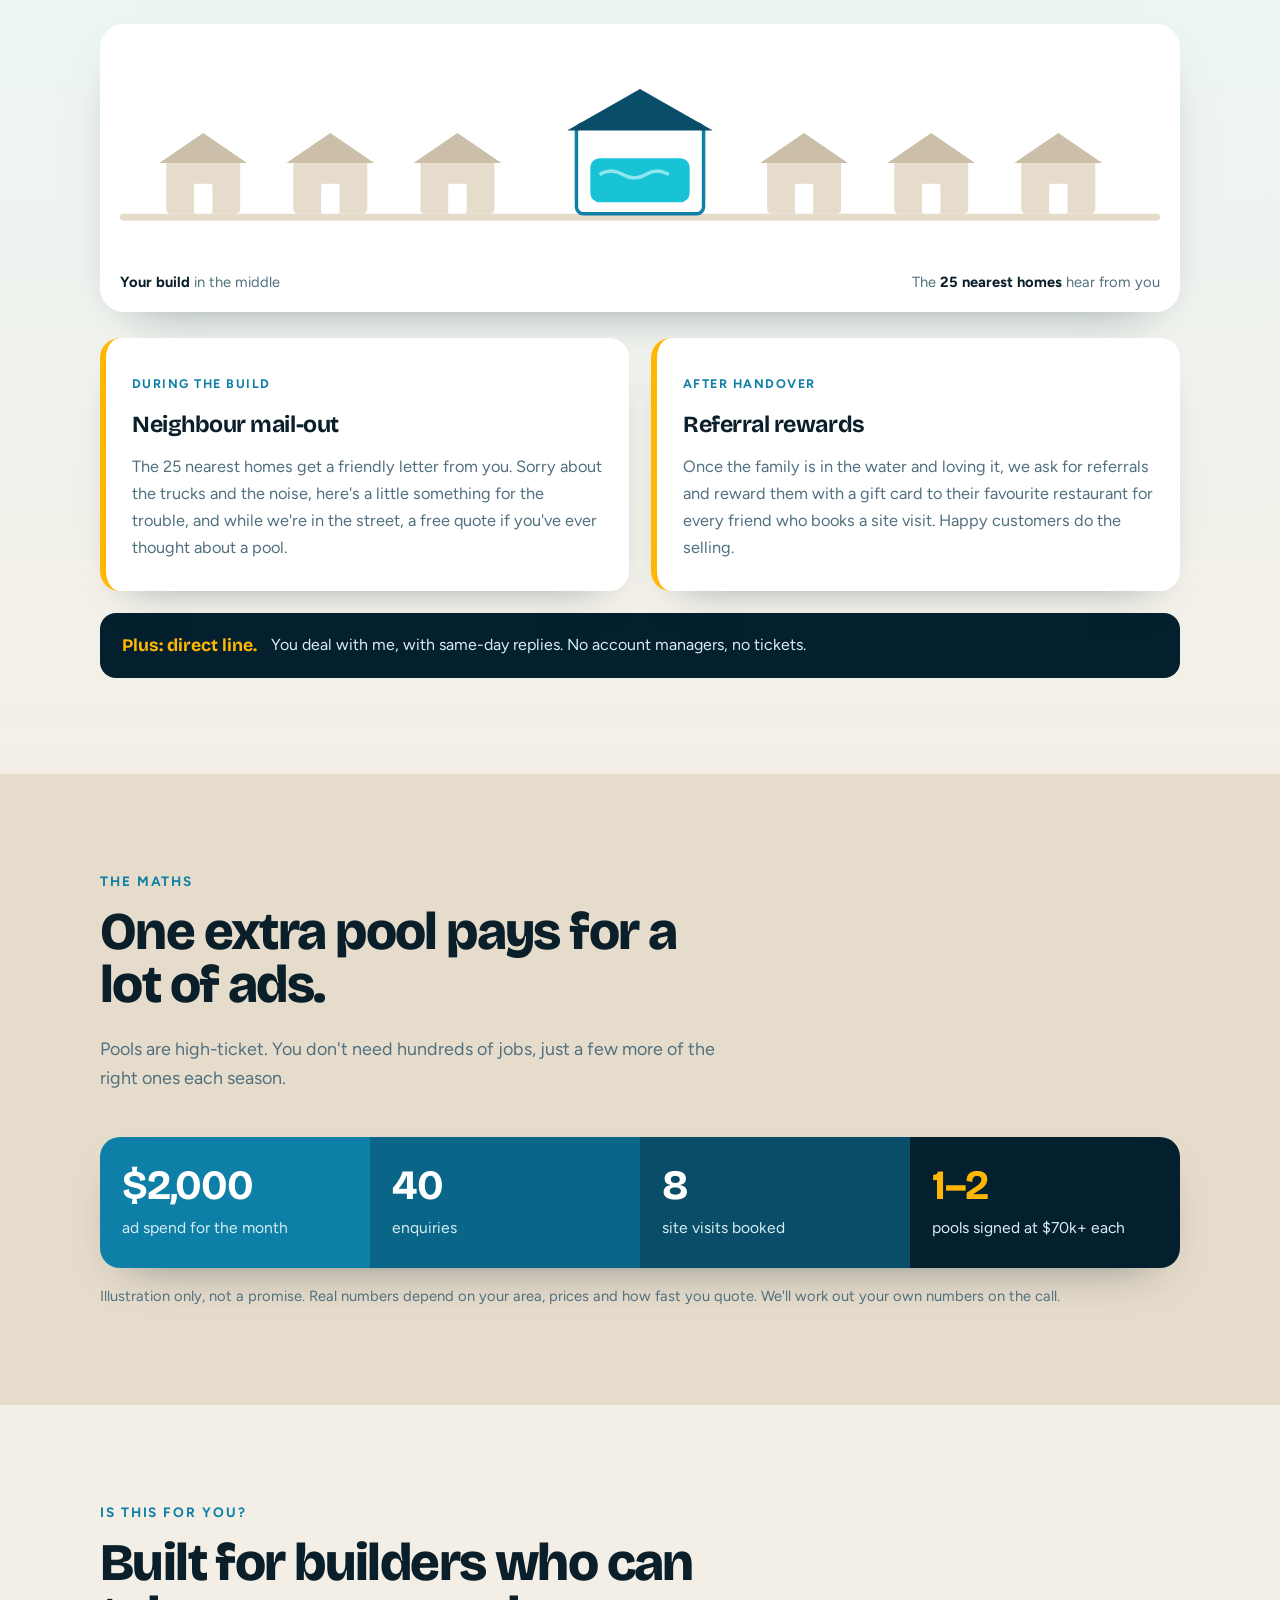
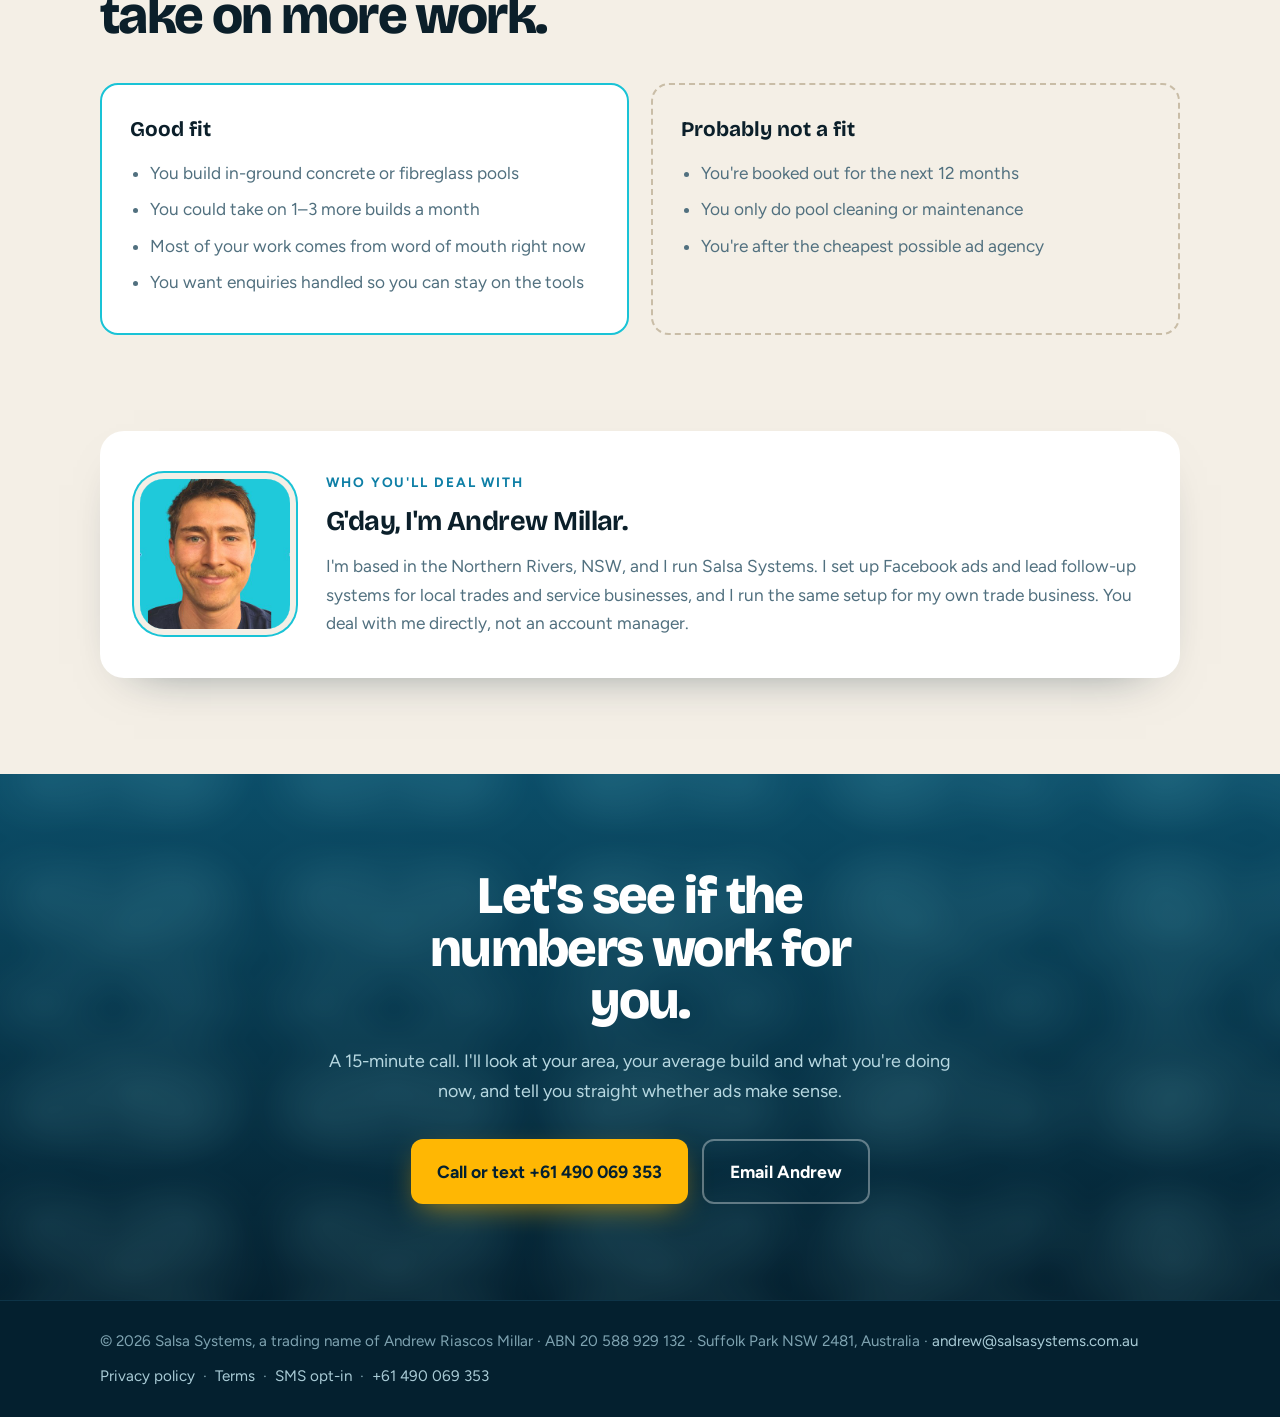
==== commit 1c81e63b: "A2P hardening: /sms-opt-in proof page (linked from footer), 18+ and carrier lines, Twilio no-share w" ====
--- a/index.html
+++ b/index.html
@@ -358,7 +358,7 @@
 <footer>
   <div class="wrap">
     <span>&copy; 2026 Salsa Systems, a trading name of Andrew Riascos Millar &middot; ABN 20 588 929 132 &middot; Suffolk Park NSW 2481, Australia &middot; <a href="mailto:andrew@salsasystems.com.au">andrew@salsasystems.com.au</a></span>
-    <span><a href="/privacy">Privacy policy</a> &nbsp;&middot;&nbsp; <a href="/terms">Terms</a> &nbsp;&middot;&nbsp; <a href="tel:+61490069353">+61 490 069 353</a></span>
+    <span><a href="/privacy">Privacy policy</a> &nbsp;&middot;&nbsp; <a href="/terms">Terms</a> &nbsp;&middot;&nbsp; <a href="/sms-opt-in">SMS opt-in</a> &nbsp;&middot;&nbsp; <a href="tel:+61490069353">+61 490 069 353</a></span>
   </div>
 </footer>
 
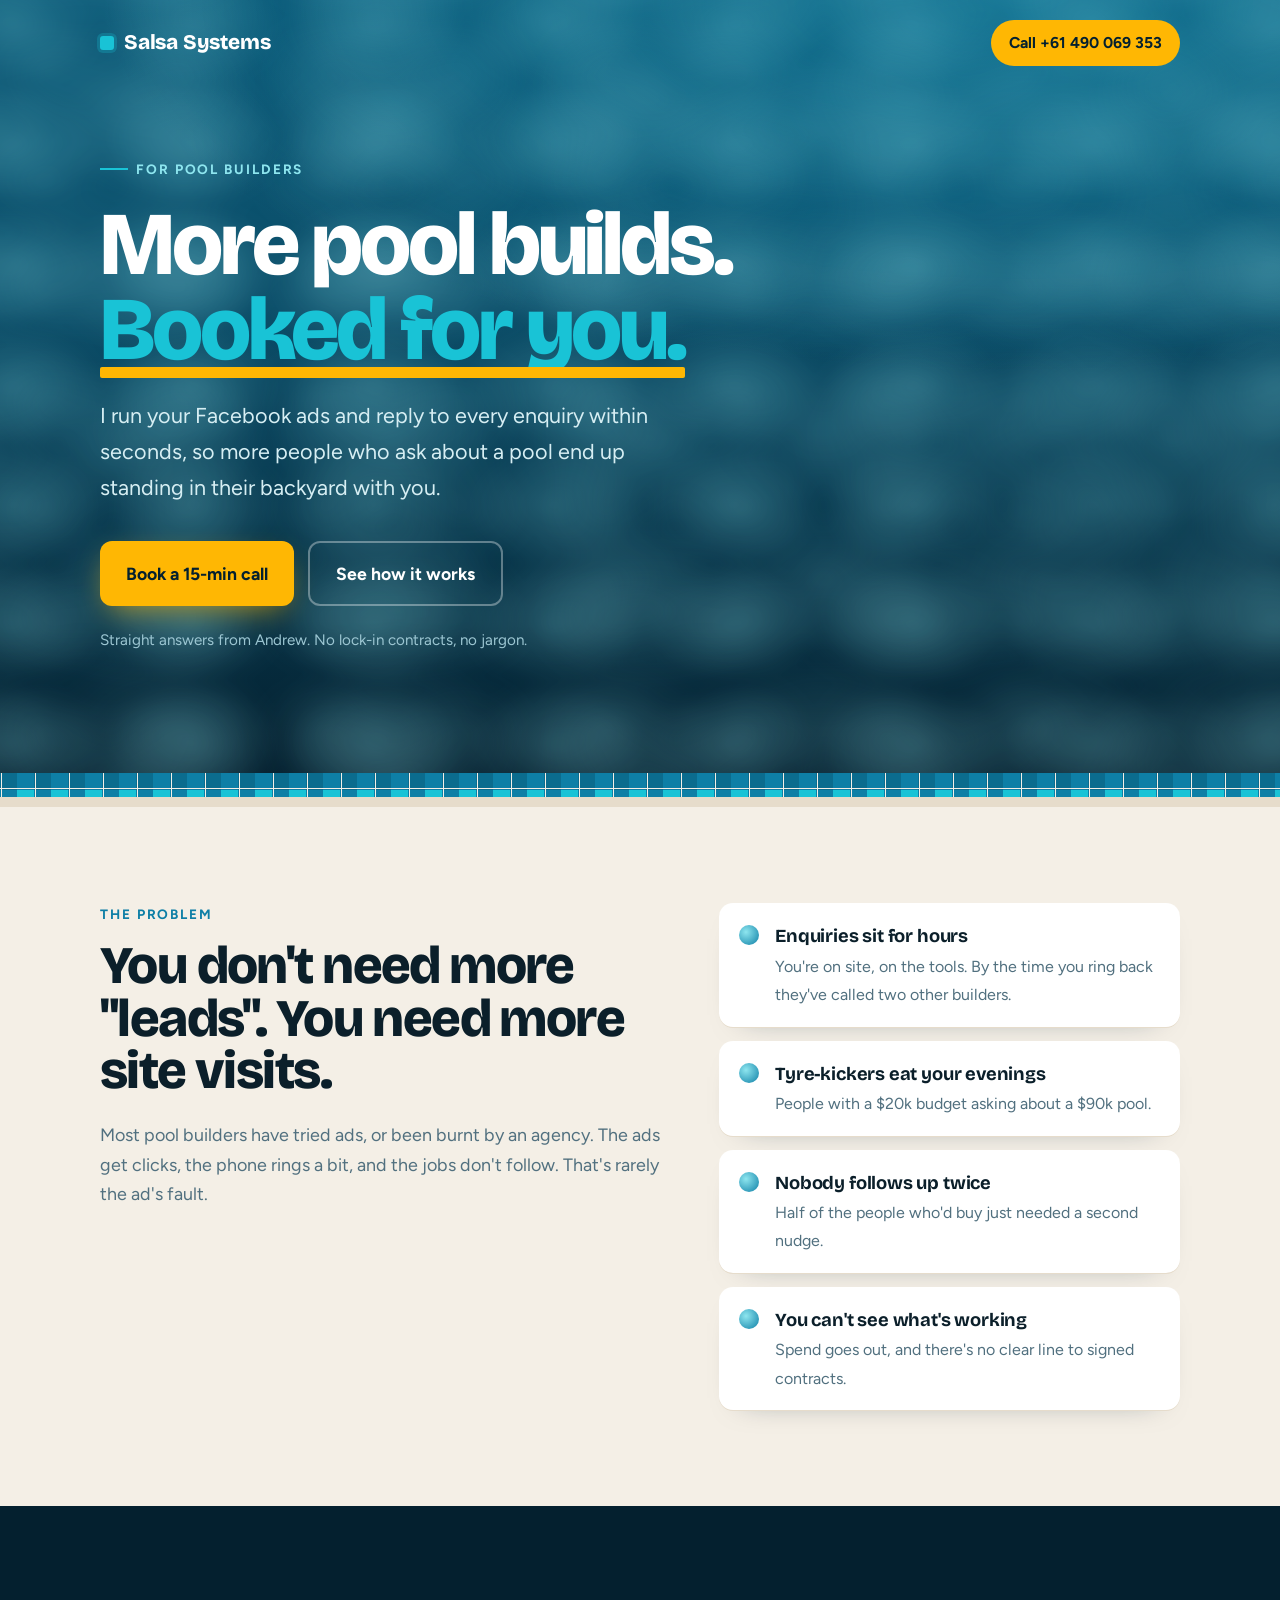
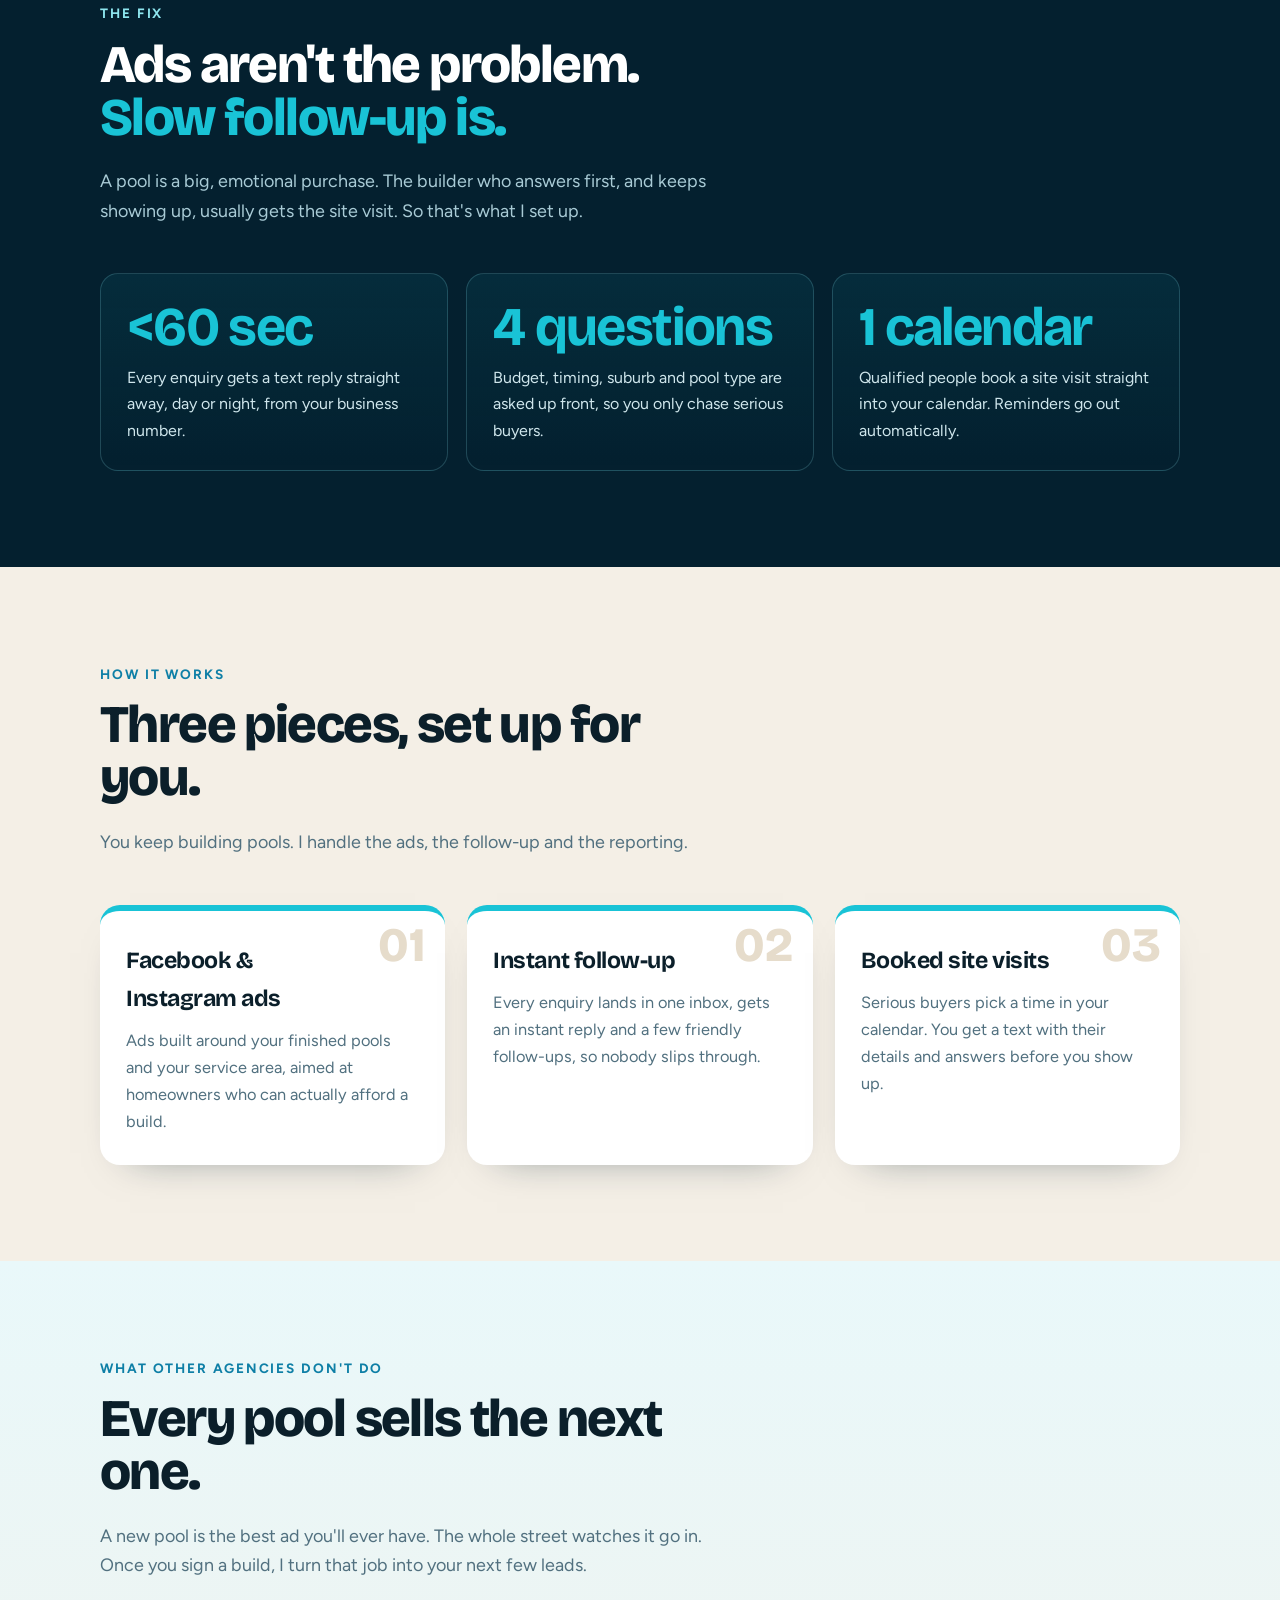
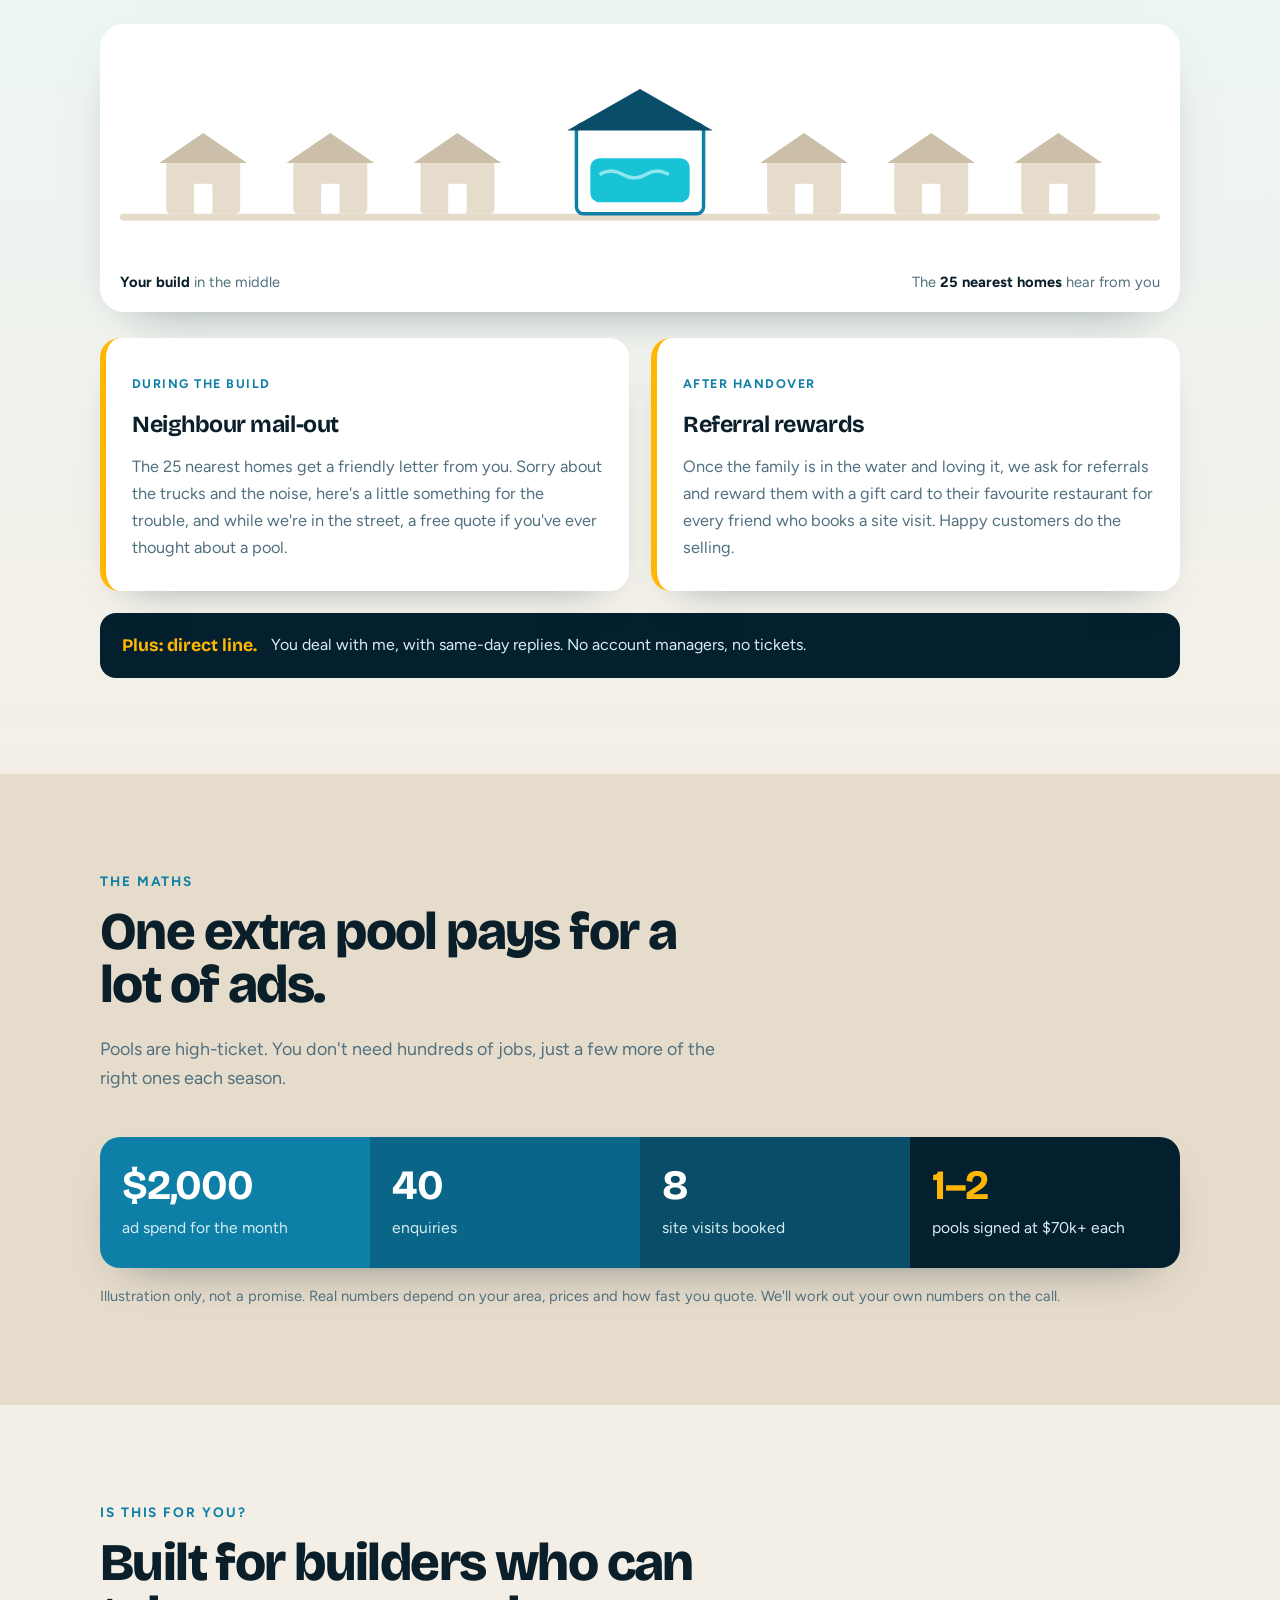
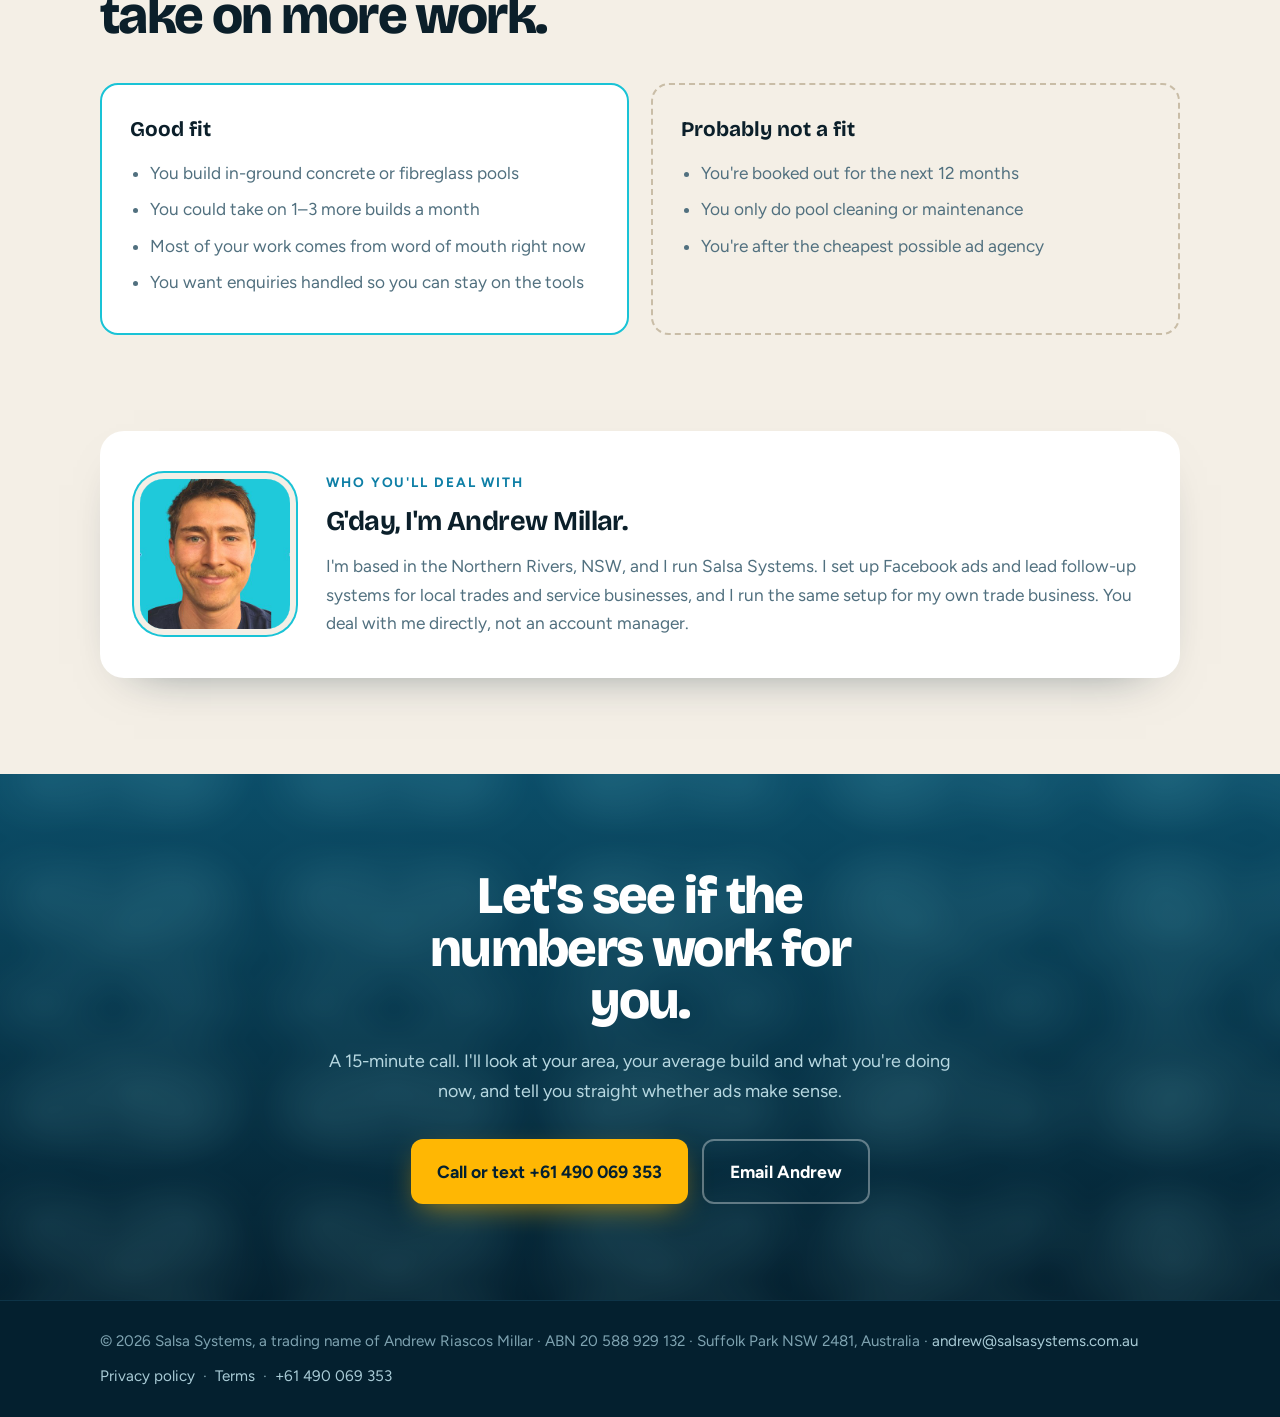
==== commit 4cd1917d: "Switch A2P to chat-widget flow: widget on homepage, drop /sms-opt-in page, add not-a-lead-generator " ====
--- a/index.html
+++ b/index.html
@@ -358,7 +358,7 @@
 <footer>
   <div class="wrap">
     <span>&copy; 2026 Salsa Systems, a trading name of Andrew Riascos Millar &middot; ABN 20 588 929 132 &middot; Suffolk Park NSW 2481, Australia &middot; <a href="mailto:andrew@salsasystems.com.au">andrew@salsasystems.com.au</a></span>
-    <span><a href="/privacy">Privacy policy</a> &nbsp;&middot;&nbsp; <a href="/terms">Terms</a> &nbsp;&middot;&nbsp; <a href="/sms-opt-in">SMS opt-in</a> &nbsp;&middot;&nbsp; <a href="tel:+61490069353">+61 490 069 353</a></span>
+    <span><a href="/privacy">Privacy policy</a> &nbsp;&middot;&nbsp; <a href="/terms">Terms</a> &nbsp;&middot;&nbsp; <a href="tel:+61490069353">+61 490 069 353</a></span>
   </div>
 </footer>
 
@@ -366,5 +366,6 @@
 const io=new IntersectionObserver(es=>es.forEach(e=>{if(e.isIntersecting){e.target.classList.add('in');io.unobserve(e.target)}}),{threshold:.15});
 document.querySelectorAll('.reveal').forEach((el,i)=>{el.style.transitionDelay=(i%4)*80+'ms';io.observe(el)});
 </script>
+<script src="https://widgets.leadconnectorhq.com/loader.js" data-resources-url="https://widgets.leadconnectorhq.com/chat-widget/loader.js" data-widget-id="6ac5aa3106248bcdd9924aa5" data-source="WEB_USER"></script>
 </body>
 </html>
